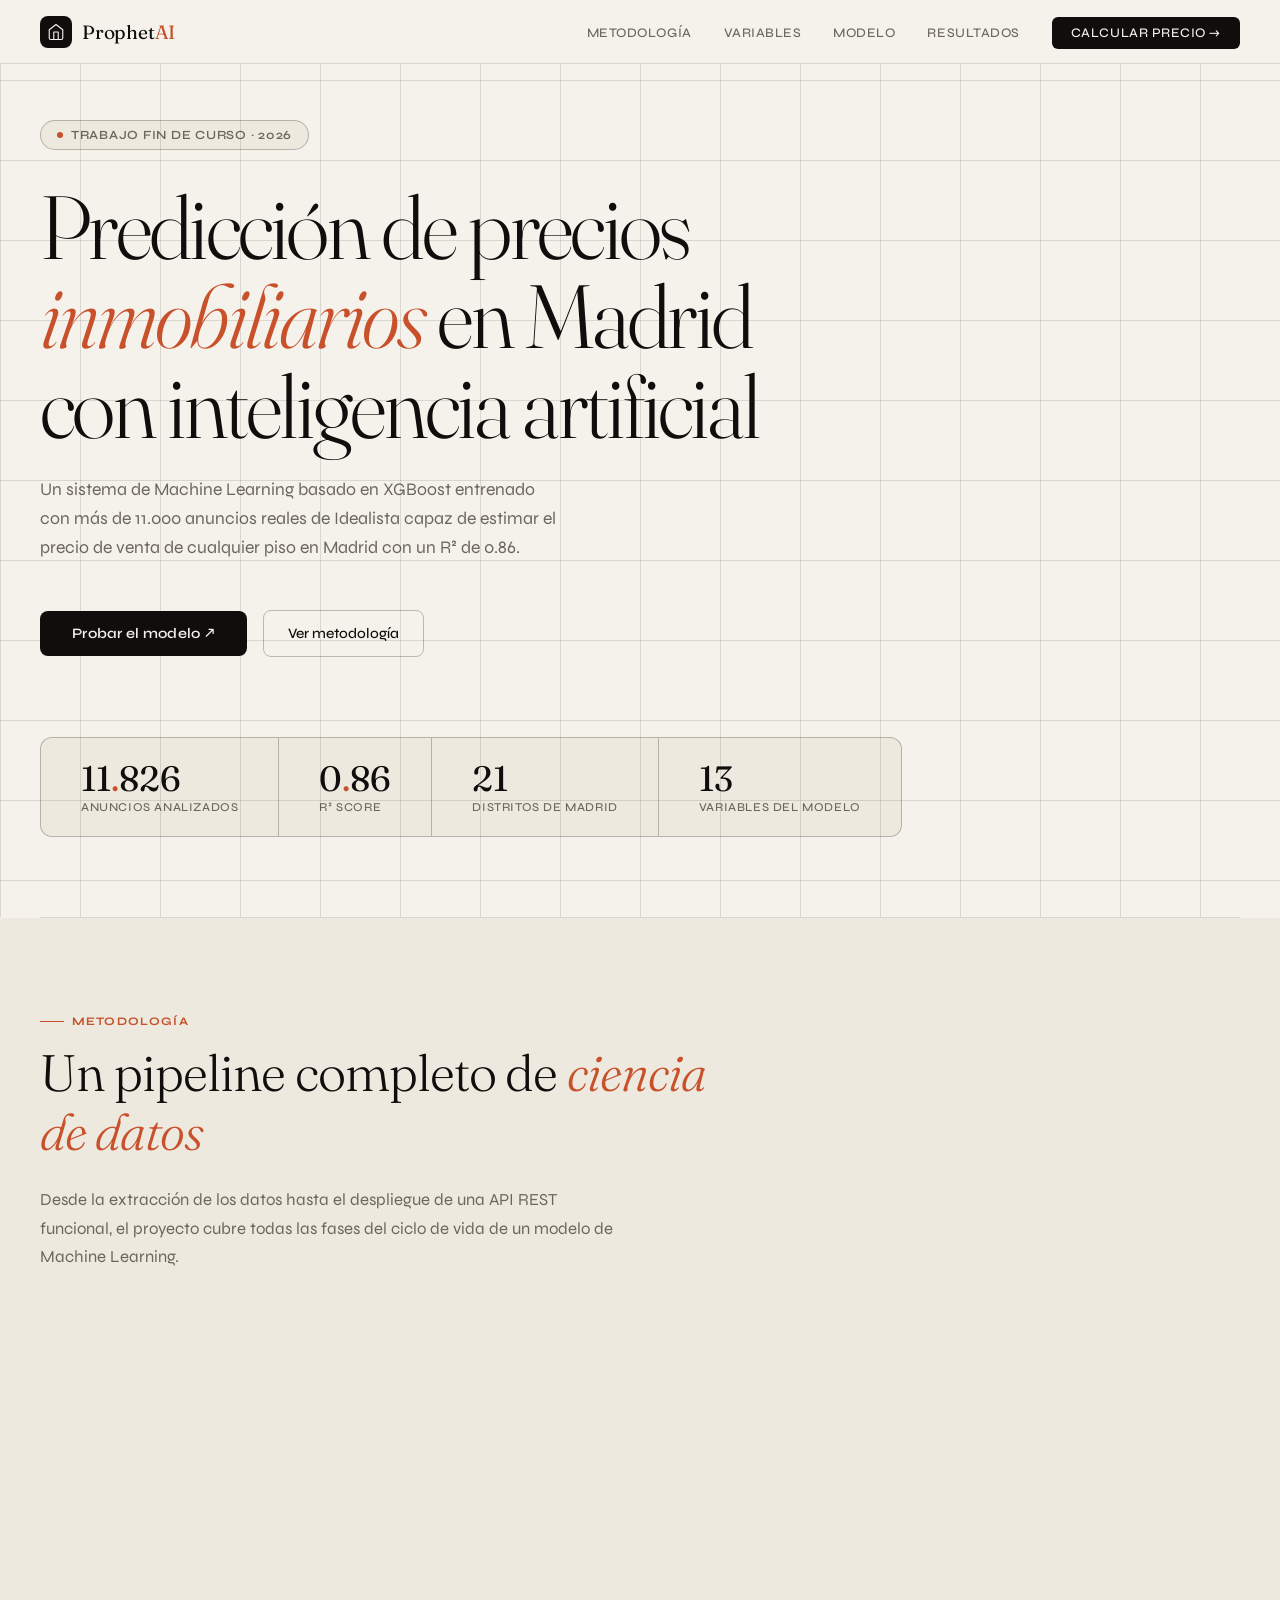
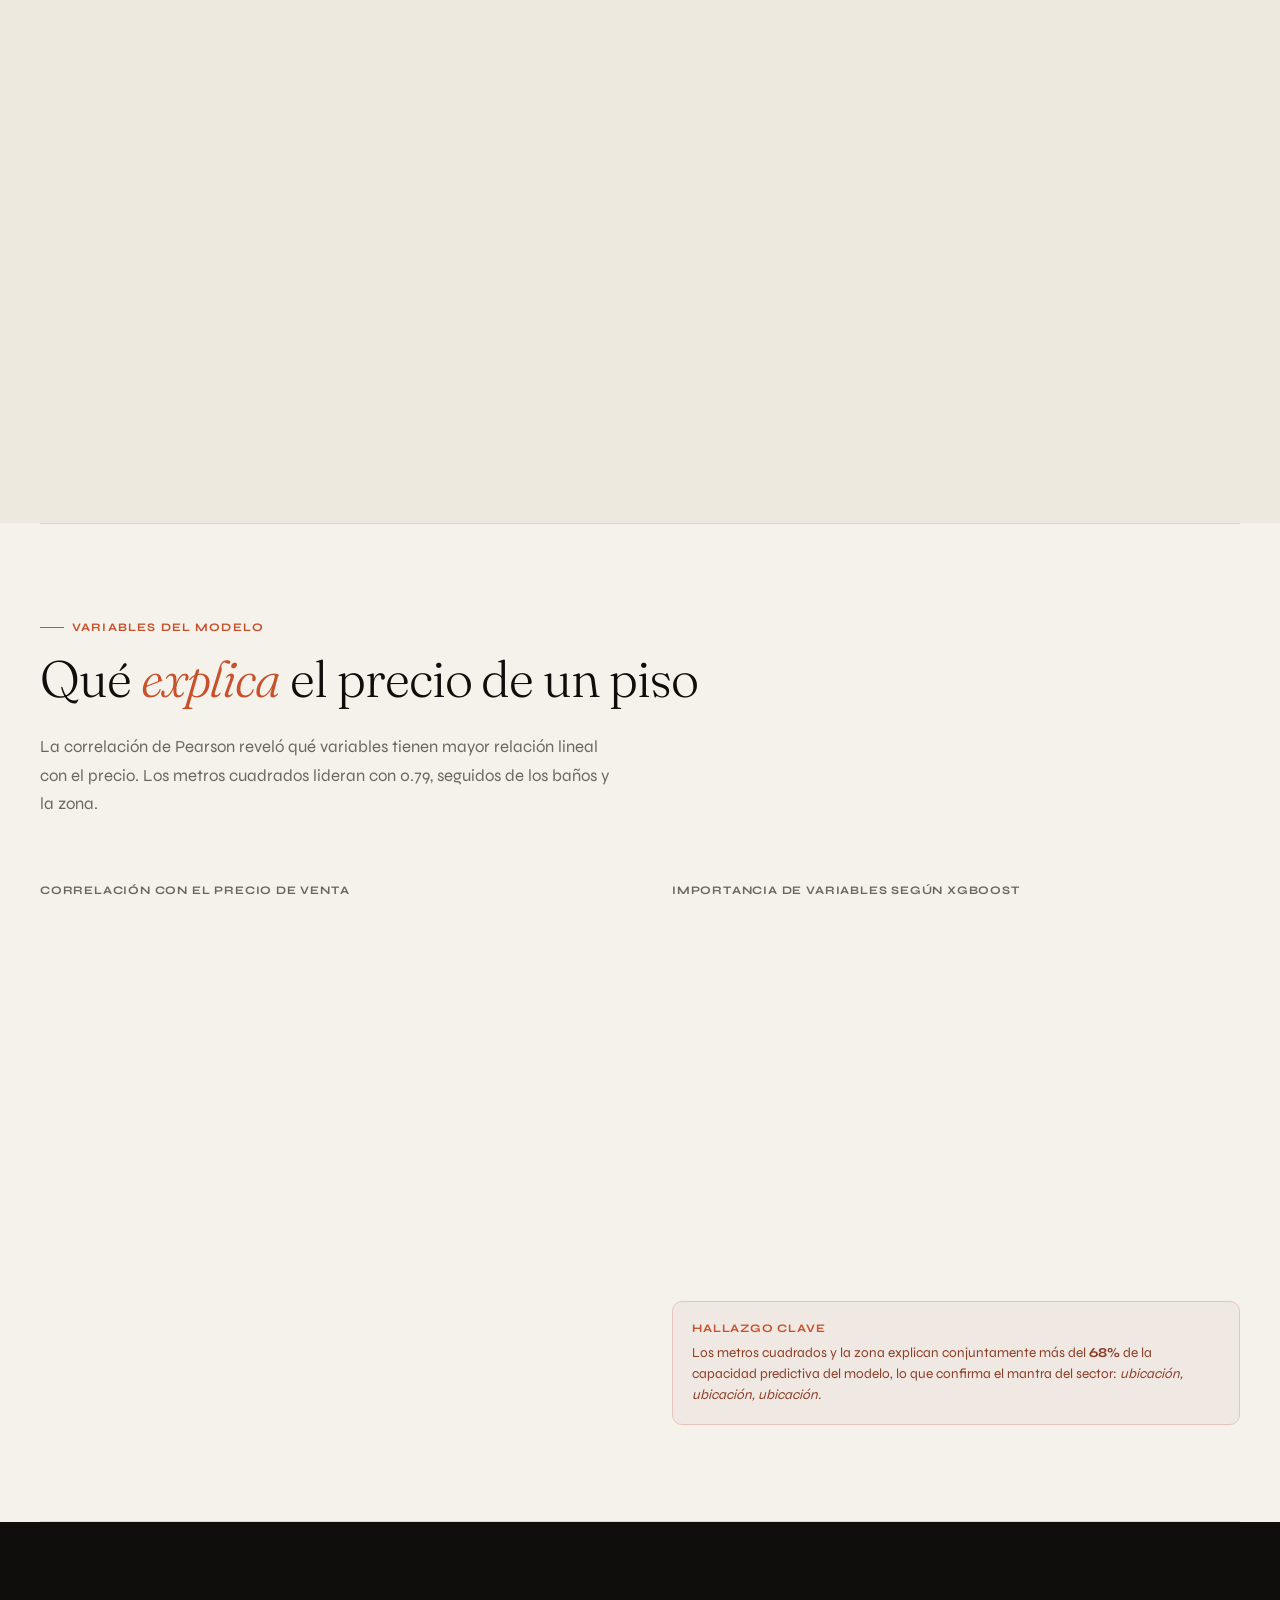
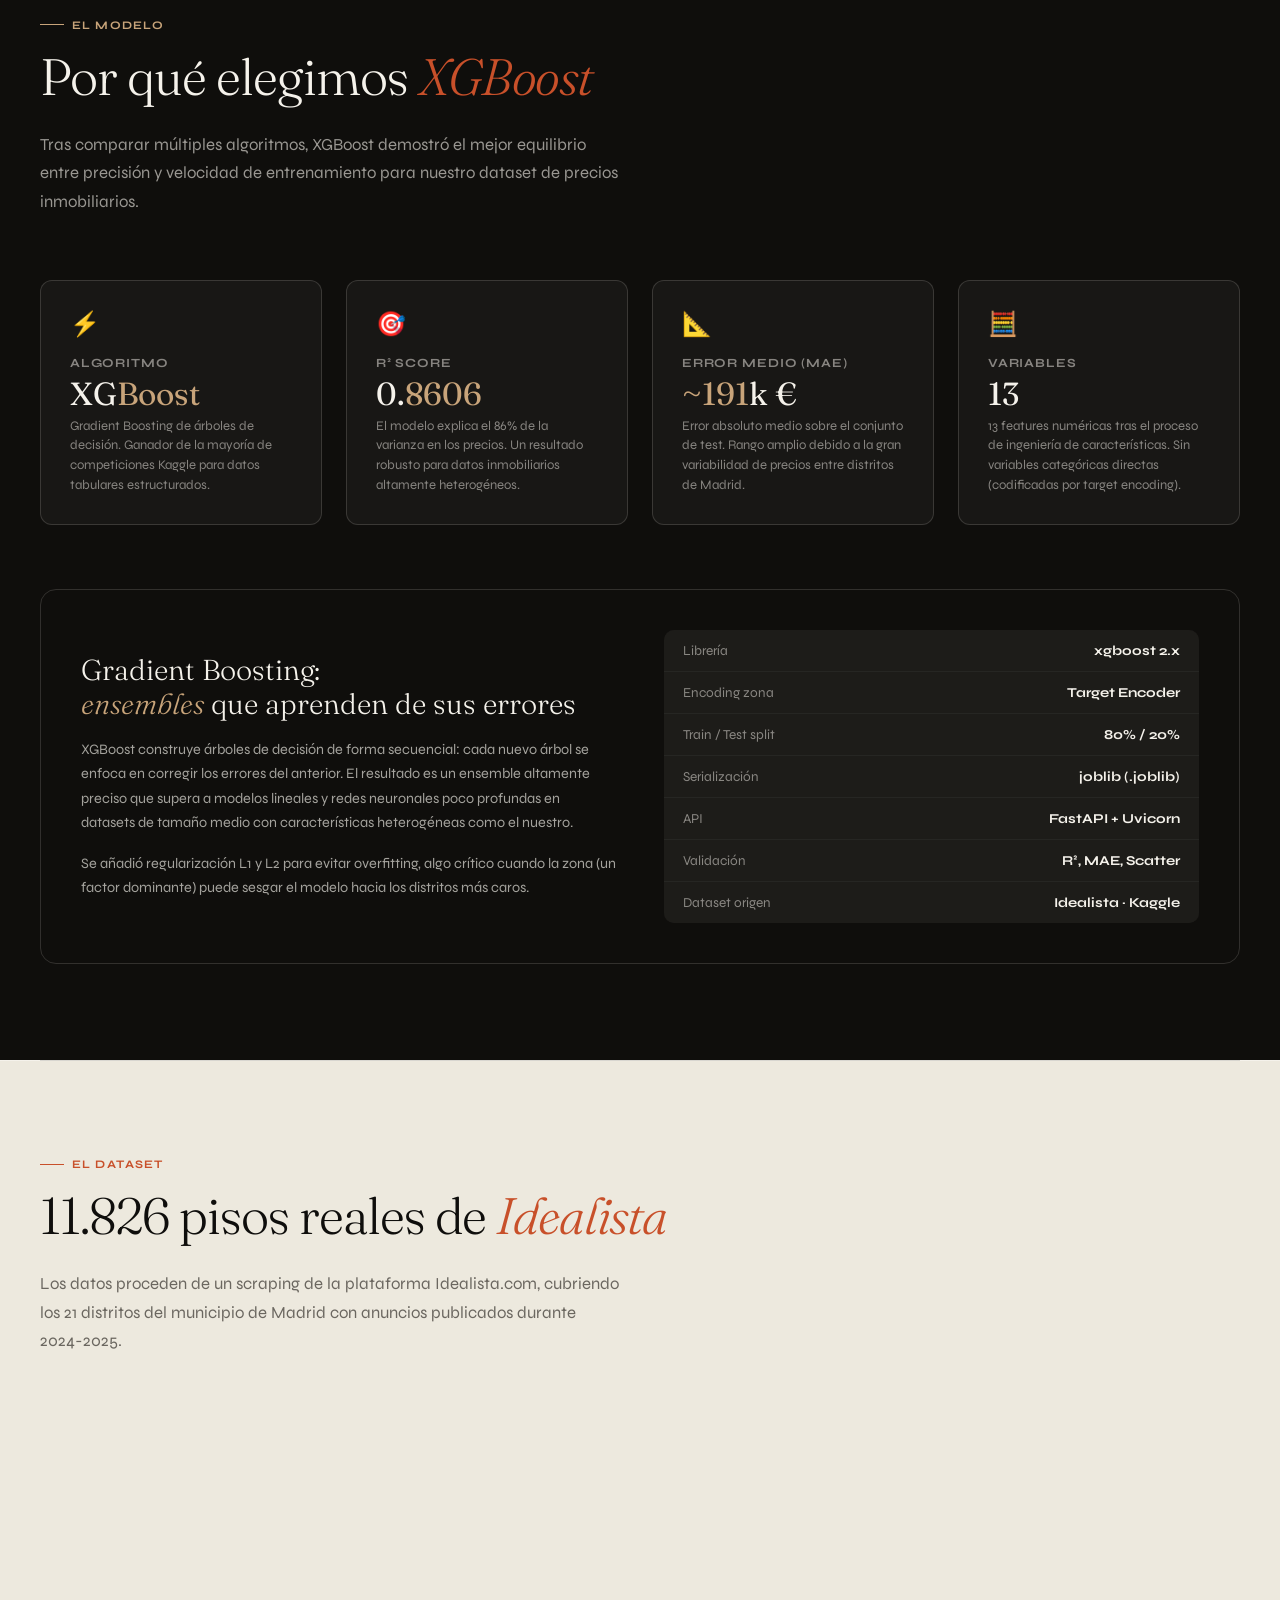
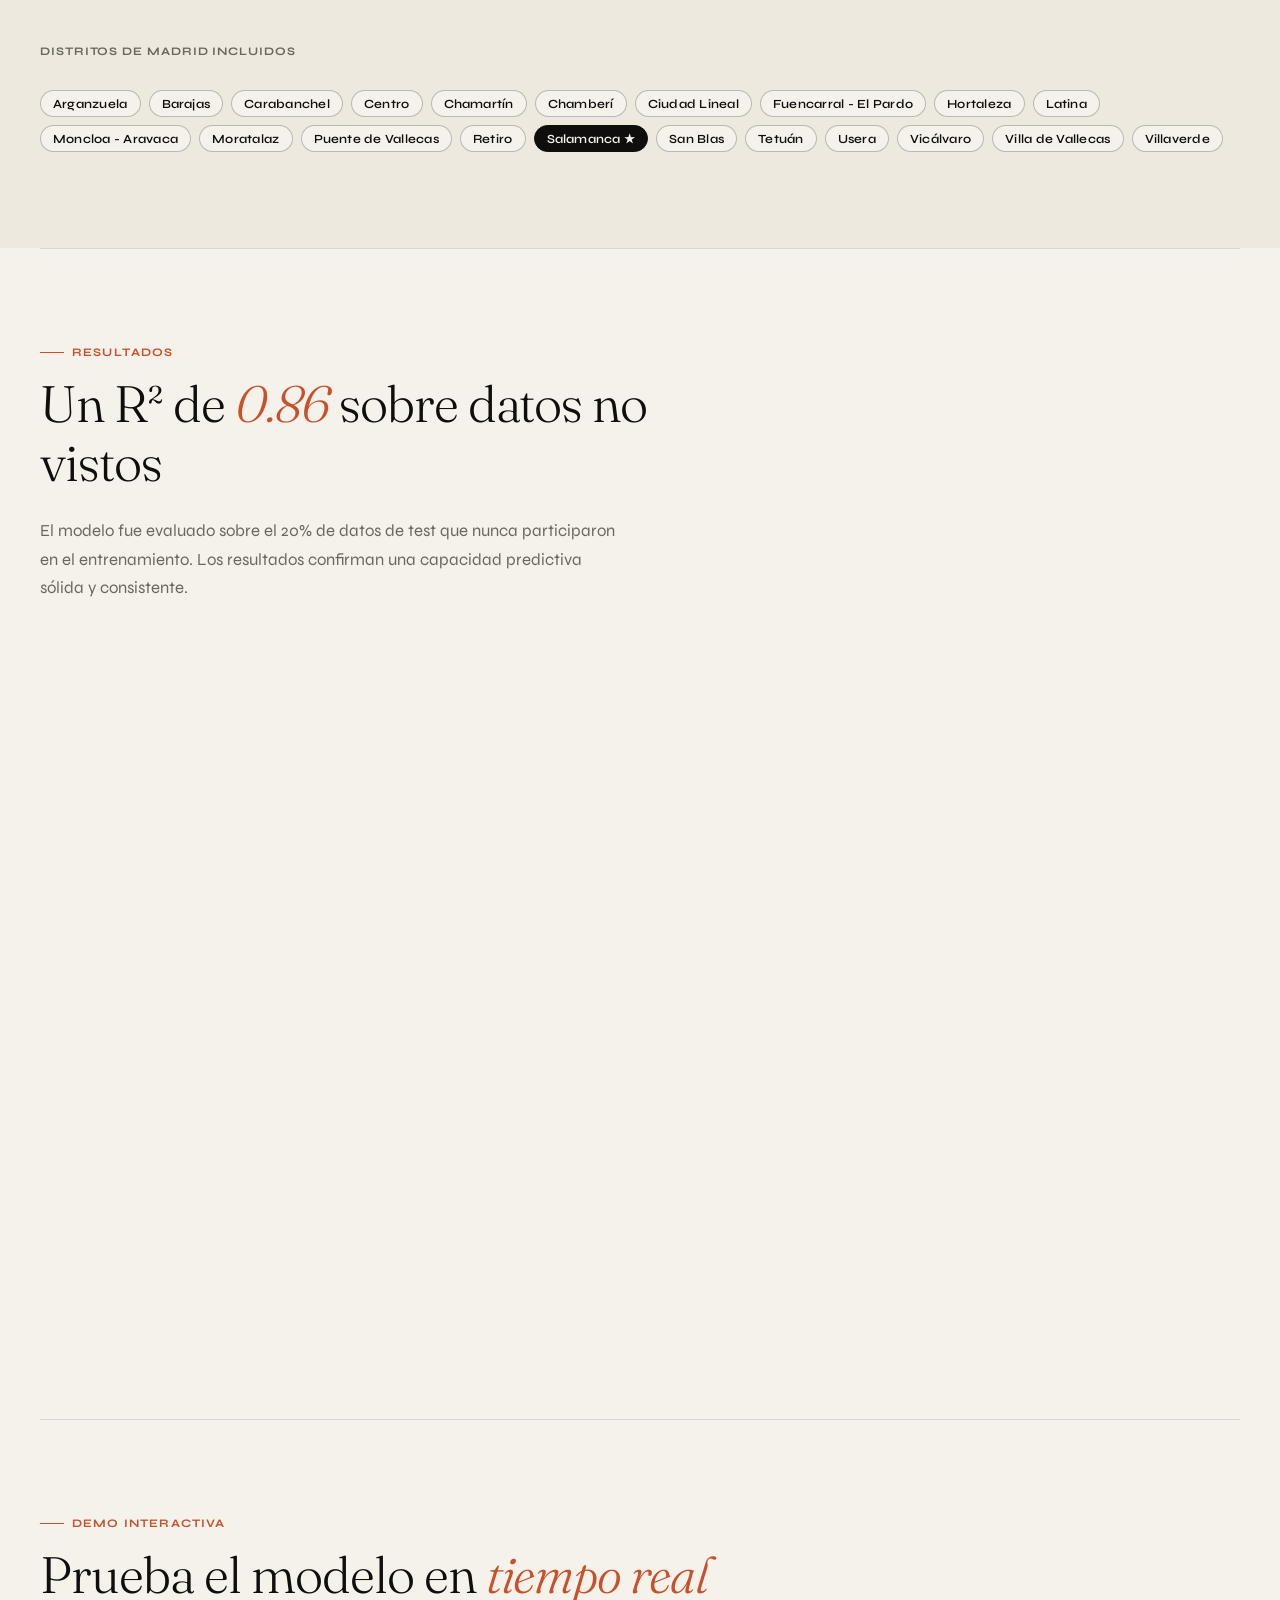
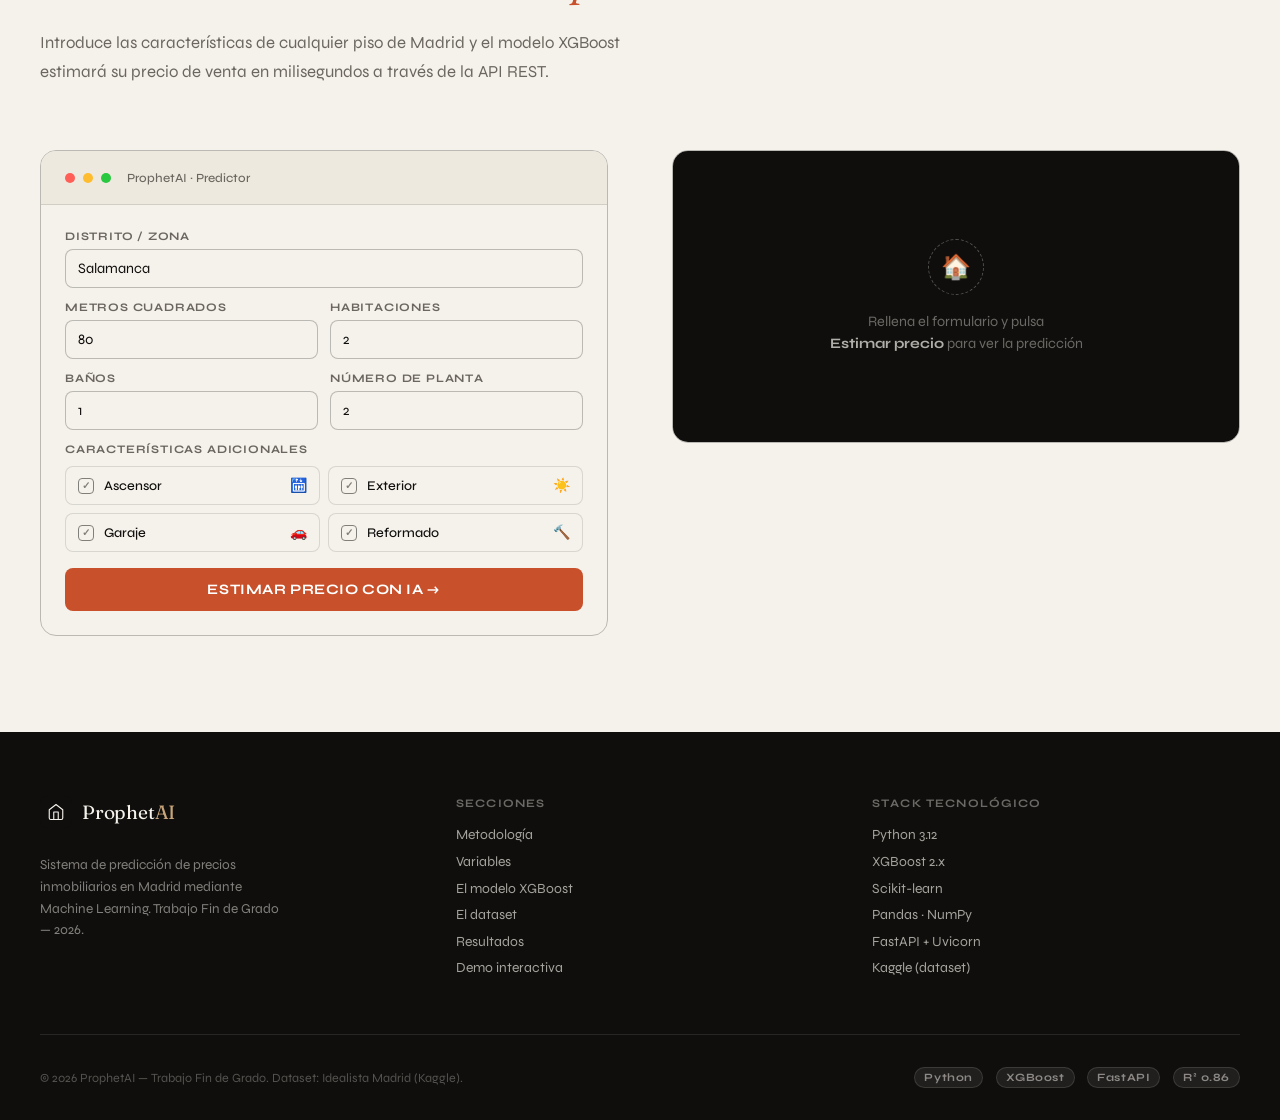
==== frontend/index.html @ 8780bc2b "cambio de estructura" ====
<!DOCTYPE html>
<html lang="es">

<head>
  <meta charset="UTF-8">
  <meta name="viewport" content="width=device-width, initial-scale=1.0">
  <title>ProphetAI — Predicción de Precios Inmobiliarios · Madrid</title>
  <link rel="preconnect" href="https://fonts.googleapis.com">
  <link rel="preconnect" href="https://fonts.gstatic.com" crossorigin>
  <link
    href="https://fonts.googleapis.com/css2?family=Fraunces:ital,wght@0,300;0,400;0,600;1,300;1,400&family=Syne:wght@400;500;600;700&display=swap"
    rel="stylesheet">
  <link rel="stylesheet" href="style.css">
  <link href="https://fonts.googleapis.com/css2?family=Fraunces:ital,opsz,wght@0,9..144,300;0,9..144,400;0,9..144,700;1,9..144,300&family=Syne:wght@400;500;600;700;800&display=swap" rel="stylesheet">
  <script src="script.js"></script>
</head>

<body>

  <!-- ══ NAV ══════════════════════════════════════════ -->
  <nav>
    <a href="#hero" class="nav-brand">
      <div class="nav-logo">
        <svg viewBox="0 0 24 24" fill="none" xmlns="http://www.w3.org/2000/svg">
          <path d="M3 9l9-7 9 7v11a2 2 0 01-2 2H5a2 2 0 01-2-2z" stroke="#f5f2eb" stroke-width="1.5"
            stroke-linecap="round" stroke-linejoin="round" />
          <path d="M9 22V12h6v10" stroke="#f5f2eb" stroke-width="1.5" stroke-linecap="round" stroke-linejoin="round" />
        </svg>
      </div>
      <span class="brand-name">Prophet<span>AI</span></span>
    </a>
    <ul class="nav-links">
      <li><a href="#metodologia">Metodología</a></li>
      <li><a href="#variables">Variables</a></li>
      <li><a href="#modelo">Modelo</a></li>
      <li><a href="#resultados">Resultados</a></li>
      <li><a href="#calculadora" class="nav-cta">Calcular precio →</a></li>
    </ul>
  </nav>

  <!-- ══ HERO ══════════════════════════════════════════ -->
  <section id="hero">
    <div class="hero-grid-lines"></div>
    <div class="hero-badge">
      <div class="badge-dot"></div>
      Trabajo Fin de Curso · 2026
    </div>
    <h1 class="hero-title">
      Predicción de precios<br><em>inmobiliarios</em> en Madrid<br>con inteligencia artificial
    </h1>
    <p class="hero-subtitle">
      Un sistema de Machine Learning basado en XGBoost entrenado con más de 11.000 anuncios reales de Idealista capaz de
      estimar el precio de venta de cualquier piso en Madrid con un R² de 0.86.
    </p>
    <div class="hero-actions">
      <a href="#calculadora" class="btn-primary">Probar el modelo ↗</a>
      <a href="#metodologia" class="btn-secondary">Ver metodología</a>
    </div>

    <div class="hero-stats">
      <div class="stat-item">
        <div class="stat-num">11<span>.</span>826</div>
        <div class="stat-label">Anuncios analizados</div>
      </div>
      <div class="stat-item">
        <div class="stat-num">0<span>.</span>86</div>
        <div class="stat-label">R² Score</div>
      </div>
      <div class="stat-item">
        <div class="stat-num">21</div>
        <div class="stat-label">Distritos de Madrid</div>
      </div>
      <div class="stat-item">
        <div class="stat-num">13</div>
        <div class="stat-label">Variables del modelo</div>
      </div>
    </div>
  </section>

  <div class="divider"></div>

  <!-- ══ METODOLOGÍA ═══════════════════════════════════ -->
  <section id="metodologia">
    <div class="section-label">Metodología</div>
    <h2 class="section-title">Un pipeline completo de <em>ciencia de datos</em></h2>
    <p class="section-desc">Desde la extracción de los datos hasta el despliegue de una API REST funcional, el proyecto
      cubre todas las fases del ciclo de vida de un modelo de Machine Learning.</p>

    <div class="pipeline fade-in">
      <div class="pipe-step">
        <div class="pipe-num">01</div>
        <div class="pipe-title">Scraping & Dataset</div>
        <div class="pipe-desc">Extracción de 11.826 anuncios de Idealista.com con datos de precio, localización,
          superficie, habitaciones, baños y características adicionales.</div>
        <span class="pipe-tag">Pandas · CSV</span>
      </div>
      <div class="pipe-step">
        <div class="pipe-num">02</div>
        <div class="pipe-title">Limpieza de datos</div>
        <div class="pipe-desc">Eliminación de duplicados, tratamiento de outliers (pisos con más de 10 habitaciones),
          imputación de valores nulos con la mediana y filtrado de precios inválidos.</div>
        <span class="pipe-tag">Numpy · Seaborn</span>
      </div>
      <div class="pipe-step">
        <div class="pipe-num">03</div>
        <div class="pipe-title">Feature Engineering</div>
        <div class="pipe-desc">Creación de 5 nuevas variables derivadas: zona_codificada (Target Encoding), extras desde
          texto libre (NLP), metros_por_hab y ratio_banos.</div>
        <span class="pipe-tag">Target Encoder</span>
      </div>
      <div class="pipe-step">
        <div class="pipe-num">04</div>
        <div class="pipe-title">Entrenamiento XGBoost</div>
        <div class="pipe-desc">Modelo de Gradient Boosting entrenado con división 80/20 train-test. Selección del
          algoritmo tras comparativa frente a Random Forest y regresión lineal.</div>
        <span class="pipe-tag">XGBoost · Sklearn</span>
      </div>
      <div class="pipe-step">
        <div class="pipe-num">05</div>
        <div class="pipe-title">Evaluación</div>
        <div class="pipe-desc">Evaluación con R² Score, MAE y análisis de importancia de variables. Gráfico de
          dispersión precios reales vs. predicciones para validación visual.</div>
        <span class="pipe-tag">Sklearn Metrics</span>
      </div>
      <div class="pipe-step">
        <div class="pipe-num">06</div>
        <div class="pipe-title">API & Despliegue</div>
        <div class="pipe-desc">Serialización del modelo con joblib y exposición mediante una API REST construida con
          FastAPI + Uvicorn. Frontend en HTML/CSS/JS puro.</div>
        <span class="pipe-tag">FastAPI · Joblib</span>
      </div>
    </div>
  </section>

  <div class="divider"></div>

  <!-- ══ VARIABLES ═════════════════════════════════════ -->
  <section id="variables">
    <div class="section-label">Variables del modelo</div>
    <h2 class="section-title">Qué <em>explica</em> el precio de un piso</h2>
    <p class="section-desc">La correlación de Pearson reveló qué variables tienen mayor relación lineal con el precio.
      Los metros cuadrados lideran con 0.79, seguidos de los baños y la zona.</p>

    <div class="vars-layout">
      <div>
        <div
          style="font-size: 0.72rem; font-weight: 700; letter-spacing: 0.07em; text-transform: uppercase; color: var(--muted); margin-bottom: 1rem;">
          Correlación con el precio de venta</div>
        <div class="corr-table fade-in">
          <div class="corr-row">
            <span class="corr-var">metros</span>
            <div class="corr-bar-wrap">
              <div class="corr-bar" style="width: 79%"></div>
            </div>
            <span class="corr-val">0.79</span>
          </div>
          <div class="corr-row">
            <span class="corr-var">baños</span>
            <div class="corr-bar-wrap">
              <div class="corr-bar" style="width: 70%"></div>
            </div>
            <span class="corr-val">0.70</span>
          </div>
          <div class="corr-row">
            <span class="corr-var">zona_codificada</span>
            <div class="corr-bar-wrap">
              <div class="corr-bar" style="width: 58%"></div>
            </div>
            <span class="corr-val">0.58</span>
          </div>
          <div class="corr-row">
            <span class="corr-var">habitaciones</span>
            <div class="corr-bar-wrap">
              <div class="corr-bar" style="width: 43%"></div>
            </div>
            <span class="corr-val">0.43</span>
          </div>
          <div class="corr-row">
            <span class="corr-var">ascensor_S</span>
            <div class="corr-bar-wrap">
              <div class="corr-bar" style="width: 28%"></div>
            </div>
            <span class="corr-val">0.28</span>
          </div>
          <div class="corr-row">
            <span class="corr-var">planta_num</span>
            <div class="corr-bar-wrap">
              <div class="corr-bar" style="width: 21%"></div>
            </div>
            <span class="corr-val">0.21</span>
          </div>
          <div class="corr-row">
            <span class="corr-var">es_exterior</span>
            <div class="corr-bar-wrap">
              <div class="corr-bar" style="width: 14%"></div>
            </div>
            <span class="corr-val">0.14</span>
          </div>
          <div class="corr-row">
            <span class="corr-var">extra_terraza</span>
            <div class="corr-bar-wrap">
              <div class="corr-bar" style="width: 2%"></div>
            </div>
            <span class="corr-val">0.02</span>
          </div>
        </div>
      </div>
      <div>
        <div
          style="font-size: 0.72rem; font-weight: 700; letter-spacing: 0.07em; text-transform: uppercase; color: var(--muted); margin-bottom: 1rem;">
          Importancia de variables según XGBoost</div>
        <div class="importance-chart fade-in">
          <div class="imp-header">Feature importance del modelo entrenado</div>
          <div class="imp-row">
            <span class="imp-var">metros</span>
            <div class="imp-bar-wrap">
              <div class="imp-bar" style="width: 100%"></div>
            </div>
            <span class="imp-pct">48.82%</span>
          </div>
          <div class="imp-row">
            <span class="imp-var">zona_codificada</span>
            <div class="imp-bar-wrap">
              <div class="imp-bar" style="width: 40%"></div>
            </div>
            <span class="imp-pct">19.31%</span>
          </div>
          <div class="imp-row">
            <span class="imp-var">metros_por_hab</span>
            <div class="imp-bar-wrap">
              <div class="imp-bar" style="width: 12%"></div>
            </div>
            <span class="imp-pct">5.68%</span>
          </div>
          <div class="imp-row">
            <span class="imp-var">ascensor_S</span>
            <div class="imp-bar-wrap">
              <div class="imp-bar" style="width: 9%"></div>
            </div>
            <span class="imp-pct">4.37%</span>
          </div>
          <div class="imp-row">
            <span class="imp-var">planta_num</span>
            <div class="imp-bar-wrap">
              <div class="imp-bar" style="width: 8%"></div>
            </div>
            <span class="imp-pct">3.78%</span>
          </div>
          <div class="imp-row">
            <span class="imp-var">es_exterior</span>
            <div class="imp-bar-wrap">
              <div class="imp-bar" style="width: 6%"></div>
            </div>
            <span class="imp-pct">3.13%</span>
          </div>
          <div class="imp-row">
            <span class="imp-var">ratio_banos</span>
            <div class="imp-bar-wrap">
              <div class="imp-bar" style="width: 5%"></div>
            </div>
            <span class="imp-pct">2.91%</span>
          </div>
          <div class="imp-row">
            <span class="imp-var">habitaciones</span>
            <div class="imp-bar-wrap">
              <div class="imp-bar" style="width: 5%"></div>
            </div>
            <span class="imp-pct">2.65%</span>
          </div>
        </div>

        <div
          style="margin-top: 1.5rem; padding: 1.2rem; background: var(--accent-light); border-radius: 10px; border: 1px solid #e8c5bc;">
          <div
            style="font-size: 0.72rem; font-weight: 700; text-transform: uppercase; letter-spacing: 0.07em; color: var(--accent); margin-bottom: 0.4rem;">
            Hallazgo clave</div>
          <p style="font-size: 0.85rem; color: #8b3d25; line-height: 1.55;">Los metros cuadrados y la zona explican
            conjuntamente más del <strong>68%</strong> de la capacidad predictiva del modelo, lo que confirma el mantra
            del sector: <em>ubicación, ubicación, ubicación.</em></p>
        </div>
      </div>
    </div>
  </section>

  <div class="divider"></div>

  <!-- ══ MODELO ════════════════════════════════════════ -->
  <section id="modelo">
    <div class="section-label">El modelo</div>
    <h2 class="section-title">Por qué elegimos <em>XGBoost</em></h2>
    <p class="section-desc">Tras comparar múltiples algoritmos, XGBoost demostró el mejor equilibrio entre precisión y
      velocidad de entrenamiento para nuestro dataset de precios inmobiliarios.</p>

    <div class="model-grid">
      <div class="model-card">
        <div class="model-card-icon">⚡</div>
        <div class="model-card-title">Algoritmo</div>
        <div class="model-card-value">XG<span class="accent">Boost</span></div>
        <div class="model-card-desc">Gradient Boosting de árboles de decisión. Ganador de la mayoría de competiciones
          Kaggle para datos tabulares estructurados.</div>
      </div>
      <div class="model-card">
        <div class="model-card-icon">🎯</div>
        <div class="model-card-title">R² Score</div>
        <div class="model-card-value">0.<span class="accent">8606</span></div>
        <div class="model-card-desc">El modelo explica el 86% de la varianza en los precios. Un resultado robusto para
          datos inmobiliarios altamente heterogéneos.</div>
      </div>
      <div class="model-card">
        <div class="model-card-icon">📐</div>
        <div class="model-card-title">Error medio (MAE)</div>
        <div class="model-card-value"><span class="accent">~191</span>k €</div>
        <div class="model-card-desc">Error absoluto medio sobre el conjunto de test. Rango amplio debido a la gran
          variabilidad de precios entre distritos de Madrid.</div>
      </div>
      <div class="model-card">
        <div class="model-card-icon">🧮</div>
        <div class="model-card-title">Variables</div>
        <div class="model-card-value">13</div>
        <div class="model-card-desc">13 features numéricas tras el proceso de ingeniería de características. Sin
          variables categóricas directas (codificadas por target encoding).</div>
      </div>
    </div>

    <div class="xgb-highlight">
      <div>
        <h3 class="xgb-title">Gradient Boosting:<br><em>ensembles</em> que aprenden de sus errores</h3>
        <p class="xgb-desc">XGBoost construye árboles de decisión de forma secuencial: cada nuevo árbol se enfoca en
          corregir los errores del anterior. El resultado es un ensemble altamente preciso que supera a modelos lineales
          y redes neuronales poco profundas en datasets de tamaño medio con características heterogéneas como el
          nuestro.</p>
        <p class="xgb-desc" style="margin-top: 1rem;">Se añadió regularización L1 y L2 para evitar overfitting, algo
          crítico cuando la zona (un factor dominante) puede sesgar el modelo hacia los distritos más caros.</p>
      </div>
      <div>
        <div class="xgb-params">
          <div class="xgb-param">
            <span class="xgb-param-key">Librería</span>
            <span class="xgb-param-val">xgboost 2.x</span>
          </div>
          <div class="xgb-param">
            <span class="xgb-param-key">Encoding zona</span>
            <span class="xgb-param-val">Target Encoder</span>
          </div>
          <div class="xgb-param">
            <span class="xgb-param-key">Train / Test split</span>
            <span class="xgb-param-val">80% / 20%</span>
          </div>
          <div class="xgb-param">
            <span class="xgb-param-key">Serialización</span>
            <span class="xgb-param-val">joblib (.joblib)</span>
          </div>
          <div class="xgb-param">
            <span class="xgb-param-key">API</span>
            <span class="xgb-param-val">FastAPI + Uvicorn</span>
          </div>
          <div class="xgb-param">
            <span class="xgb-param-key">Validación</span>
            <span class="xgb-param-val">R², MAE, Scatter</span>
          </div>
          <div class="xgb-param">
            <span class="xgb-param-key">Dataset origen</span>
            <span class="xgb-param-val">Idealista · Kaggle</span>
          </div>
        </div>
      </div>
    </div>
  </section>

  <div class="divider"></div>

  <!-- ══ DATOS ════════════════════════════════════════ -->
  <section id="datos">
    <div class="section-label">El dataset</div>
    <h2 class="section-title">11.826 pisos reales de <em>Idealista</em></h2>
    <p class="section-desc">Los datos proceden de un scraping de la plataforma Idealista.com, cubriendo los 21 distritos
      del municipio de Madrid con anuncios publicados durante 2024-2025.</p>

    <div class="data-cards">
      <div class="data-card fade-in">
        <div class="data-card-num">11<span>.</span>826</div>
        <div class="data-card-label">Anuncios totales</div>
        <div class="data-card-sub">Tras limpieza y eliminación de duplicados por zona, planta, habitaciones y precio.
        </div>
      </div>
      <div class="data-card fade-in">
        <div class="data-card-num">8<span>.</span>511</div>
        <div class="data-card-label">Train set</div>
        <div class="data-card-sub">El 80% de los datos se usó para entrenar el modelo XGBoost.</div>
      </div>
      <div class="data-card fade-in">
        <div class="data-card-num">2<span>.</span>128</div>
        <div class="data-card-label">Test set</div>
        <div class="data-card-sub">El 20% restante, nunca visto por el modelo, se usó para evaluar la precisión.</div>
      </div>
      <div class="data-card fade-in">
        <div class="data-card-num">14</div>
        <div class="data-card-label">Columnas originales</div>
        <div class="data-card-sub">Zona, precio, metros, habitaciones, ascensor, planta, baños, tags, descripción…</div>
      </div>
    </div>

    <div style="margin-top: 2.5rem;">
      <div
        style="font-size: 0.72rem; font-weight: 700; letter-spacing: 0.08em; text-transform: uppercase; color: var(--muted); margin-bottom: 0.8rem;">
        Distritos de Madrid incluidos</div>
      <div class="zonas-grid">
        <span class="zona-tag">Arganzuela</span>
        <span class="zona-tag">Barajas</span>
        <span class="zona-tag">Carabanchel</span>
        <span class="zona-tag">Centro</span>
        <span class="zona-tag">Chamartín</span>
        <span class="zona-tag">Chamberí</span>
        <span class="zona-tag">Ciudad Lineal</span>
        <span class="zona-tag">Fuencarral - El Pardo</span>
        <span class="zona-tag">Hortaleza</span>
        <span class="zona-tag">Latina</span>
        <span class="zona-tag">Moncloa - Aravaca</span>
        <span class="zona-tag">Moratalaz</span>
        <span class="zona-tag">Puente de Vallecas</span>
        <span class="zona-tag">Retiro</span>
        <span class="zona-tag" style="background: var(--ink); color: var(--paper); border-color: var(--ink);">Salamanca
          ★</span>
        <span class="zona-tag">San Blas</span>
        <span class="zona-tag">Tetuán</span>
        <span class="zona-tag">Usera</span>
        <span class="zona-tag">Vicálvaro</span>
        <span class="zona-tag">Villa de Vallecas</span>
        <span class="zona-tag">Villaverde</span>
      </div>
    </div>
  </section>

  <div class="divider"></div>

  <!-- ══ RESULTADOS ════════════════════════════════════ -->
  <section id="resultados">
    <div class="section-label">Resultados</div>
    <h2 class="section-title">Un R² de <em>0.86</em> sobre datos no vistos</h2>
    <p class="section-desc">El modelo fue evaluado sobre el 20% de datos de test que nunca participaron en el
      entrenamiento. Los resultados confirman una capacidad predictiva sólida y consistente.</p>

    <div class="metrics-showcase fade-in">
      <div class="metric-block">
        <div class="metric-val">0.<span>86</span></div>
        <div class="metric-name">R² Score</div>
        <div class="metric-note">El modelo explica el 86% de la varianza del precio. Excelente para datos inmobiliarios
          heterogéneos.</div>
      </div>
      <div class="metric-block">
        <div class="metric-val">~<span>191</span>k</div>
        <div class="metric-name">Error medio (MAE)</div>
        <div class="metric-note">Error absoluto medio en euros. Refleja la alta dispersión de precios entre distritos
          premium y populares.</div>
      </div>
      <div class="metric-block">
        <div class="metric-val"><span>80</span>%</div>
        <div class="metric-name">Divisón train/test</div>
        <div class="metric-note">Partición estratificada para garantizar representación de todos los distritos en ambos
          conjuntos.</div>
      </div>
    </div>

    <div class="scatter-visual fade-in">
      <div class="scatter-title">Precios reales vs. predicciones XGBoost — conjunto de test</div>
      <svg class="scatter-svg" viewBox="0 0 700 260" xmlns="http://www.w3.org/2000/svg">
        <!-- Axes -->
        <line x1="60" y1="20" x2="60" y2="220" stroke="#0f0e0c" stroke-width="1" opacity="0.2" />
        <line x1="60" y1="220" x2="680" y2="220" stroke="#0f0e0c" stroke-width="1" opacity="0.2" />
        <!-- Perfect line -->
        <line x1="60" y1="220" x2="680" y2="20" stroke="#c8502a" stroke-width="1.5" stroke-dasharray="6,4"
          opacity="0.6" />
        <!-- Grid lines -->
        <line x1="60" y1="170" x2="680" y2="170" stroke="#0f0e0c" stroke-width="0.5" opacity="0.08" />
        <line x1="60" y1="120" x2="680" y2="120" stroke="#0f0e0c" stroke-width="0.5" opacity="0.08" />
        <line x1="60" y1="70" x2="680" y2="70" stroke="#0f0e0c" stroke-width="0.5" opacity="0.08" />
        <!-- Axis labels -->
        <text x="370" y="250" text-anchor="middle" font-family="Syne, sans-serif" font-size="10" fill="#6b6760">Precio
          Real (€)</text>
        <text x="20" y="130" text-anchor="middle" font-family="Syne, sans-serif" font-size="10" fill="#6b6760"
          transform="rotate(-90, 20, 130)">Predicción XGBoost (€)</text>
        <!-- Scatter points - simulated realistic distribution around the diagonal -->
        <circle cx="90" cy="200" r="3" fill="#0f0e0c" opacity="0.35" />
        <circle cx="105" cy="195" r="3" fill="#0f0e0c" opacity="0.35" />
        <circle cx="120" cy="185" r="3" fill="#0f0e0c" opacity="0.35" />
        <circle cx="135" cy="175" r="3" fill="#0f0e0c" opacity="0.35" />
        <circle cx="150" cy="190" r="3" fill="#0f0e0c" opacity="0.35" />
        <circle cx="165" cy="170" r="3" fill="#0f0e0c" opacity="0.35" />
        <circle cx="180" cy="165" r="3" fill="#0f0e0c" opacity="0.35" />
        <circle cx="195" cy="158" r="3" fill="#0f0e0c" opacity="0.35" />
        <circle cx="210" cy="152" r="3" fill="#0f0e0c" opacity="0.35" />
        <circle cx="225" cy="165" r="3" fill="#0f0e0c" opacity="0.35" />
        <circle cx="240" cy="148" r="3" fill="#0f0e0c" opacity="0.35" />
        <circle cx="255" cy="140" r="3" fill="#0f0e0c" opacity="0.35" />
        <circle cx="270" cy="135" r="3" fill="#0f0e0c" opacity="0.35" />
        <circle cx="285" cy="130" r="3" fill="#0f0e0c" opacity="0.35" />
        <circle cx="300" cy="145" r="3" fill="#0f0e0c" opacity="0.35" />
        <circle cx="315" cy="118" r="3" fill="#0f0e0c" opacity="0.35" />
        <circle cx="330" cy="112" r="3" fill="#0f0e0c" opacity="0.35" />
        <circle cx="345" cy="125" r="3" fill="#0f0e0c" opacity="0.35" />
        <circle cx="360" cy="105" r="3" fill="#0f0e0c" opacity="0.35" />
        <circle cx="375" cy="98" r="3" fill="#0f0e0c" opacity="0.35" />
        <circle cx="390" cy="92" r="3" fill="#0f0e0c" opacity="0.35" />
        <circle cx="405" cy="110" r="3" fill="#0f0e0c" opacity="0.35" />
        <circle cx="420" cy="85" r="3" fill="#0f0e0c" opacity="0.35" />
        <circle cx="435" cy="78" r="3" fill="#0f0e0c" opacity="0.35" />
        <circle cx="450" cy="72" r="3" fill="#0f0e0c" opacity="0.35" />
        <circle cx="465" cy="90" r="3" fill="#0f0e0c" opacity="0.35" />
        <circle cx="480" cy="60" r="3" fill="#0f0e0c" opacity="0.35" />
        <circle cx="495" cy="55" r="3" fill="#0f0e0c" opacity="0.35" />
        <circle cx="510" cy="48" r="3" fill="#0f0e0c" opacity="0.35" />
        <circle cx="525" cy="68" r="3" fill="#0f0e0c" opacity="0.35" />
        <circle cx="540" cy="40" r="3" fill="#0f0e0c" opacity="0.35" />
        <circle cx="555" cy="35" r="3" fill="#0f0e0c" opacity="0.35" />
        <circle cx="570" cy="52" r="3" fill="#0f0e0c" opacity="0.35" />
        <circle cx="585" cy="28" r="3" fill="#0f0e0c" opacity="0.35" />
        <circle cx="600" cy="24" r="3" fill="#0f0e0c" opacity="0.35" />
        <circle cx="615" cy="42" r="3" fill="#0f0e0c" opacity="0.35" />
        <circle cx="630" cy="18" r="3" fill="#0f0e0c" opacity="0.35" />
        <!-- A few outlier points in accent -->
        <circle cx="200" cy="100" r="3" fill="#c8502a" opacity="0.6" />
        <circle cx="350" cy="68" r="3" fill="#c8502a" opacity="0.6" />
        <circle cx="490" cy="30" r="3" fill="#c8502a" opacity="0.6" />
        <circle cx="280" cy="180" r="3" fill="#c8502a" opacity="0.6" />
        <!-- Legend -->
        <line x1="430" y1="240" x2="455" y2="240" stroke="#c8502a" stroke-width="1.5" stroke-dasharray="4,3" />
        <text x="460" y="243" font-family="Syne, sans-serif" font-size="9" fill="#6b6760">Predicción perfecta</text>
        <circle cx="565" cy="240" r="3" fill="#0f0e0c" opacity="0.4" />
        <text x="573" y="243" font-family="Syne, sans-serif" font-size="9" fill="#6b6760">Muestra test</text>
        <circle cx="630" cy="240" r="3" fill="#c8502a" opacity="0.7" />
        <text x="638" y="243" font-family="Syne, sans-serif" font-size="9" fill="#6b6760">Outlier</text>
      </svg>
    </div>
  </section>

  <div class="divider"></div>

  <!-- ══ CALCULADORA ═══════════════════════════════════ -->
  <section id="calculadora">
    <div class="section-label">Demo interactiva</div>
    <h2 class="section-title">Prueba el modelo en <em>tiempo real</em></h2>
    <p class="section-desc">Introduce las características de cualquier piso de Madrid y el modelo XGBoost estimará su
      precio de venta en milisegundos a través de la API REST.</p>

    <div class="calc-wrapper">
      <!-- Form -->
      <div>
        <div class="calc-form-card">
          <div class="calc-form-header">
            <div class="form-dot dot-red"></div>
            <div class="form-dot dot-yellow"></div>
            <div class="form-dot dot-green"></div>
            <span style="font-size: 0.78rem; color: var(--muted); margin-left: 8px; font-weight: 500;">ProphetAI ·
              Predictor</span>
          </div>
          <div class="calc-form-body">
            <div class="form-grid">
              <div class="form-field full">
                <label class="form-label">Distrito / Zona</label>
                <select id="zona" class="form-input">
                  <option value="arganzuela">Arganzuela</option>
                  <option value="barajas">Barajas</option>
                  <option value="carabanchel">Carabanchel</option>
                  <option value="centro">Centro</option>
                  <option value="chamartin">Chamartín</option>
                  <option value="chamberi">Chamberí</option>
                  <option value="ciudad-lineal">Ciudad Lineal</option>
                  <option value="fuencarral-el-pardo">Fuencarral - El Pardo</option>
                  <option value="hortaleza">Hortaleza</option>
                  <option value="latina">Latina</option>
                  <option value="moncloa-aravaca">Moncloa - Aravaca</option>
                  <option value="moratalaz">Moratalaz</option>
                  <option value="puente-de-vallecas">Puente de Vallecas</option>
                  <option value="retiro">Retiro</option>
                  <option value="salamanca" selected>Salamanca</option>
                  <option value="san-blas">San Blas</option>
                  <option value="tetuan">Tetuán</option>
                  <option value="usera">Usera</option>
                  <option value="vicalvaro">Vicálvaro</option>
                  <option value="villa-de-vallecas">Villa de Vallecas</option>
                  <option value="villaverde">Villaverde</option>
                </select>
              </div>
              <div class="form-field">
                <label class="form-label">Metros cuadrados</label>
                <input type="number" id="metros" value="80" min="20" max="500" class="form-input">
              </div>
              <div class="form-field">
                <label class="form-label">Habitaciones</label>
                <input type="number" id="habitaciones" value="2" min="1" max="9" class="form-input">
              </div>
              <div class="form-field">
                <label class="form-label">Baños</label>
                <input type="number" id="banos" value="1" min="1" max="5" class="form-input">
              </div>
              <div class="form-field">
                <label class="form-label">Número de planta</label>
                <input type="number" id="planta" value="2" min="0" max="30" class="form-input">
              </div>
            </div>

            <div
              style="font-size: 0.72rem; font-weight: 700; letter-spacing: 0.07em; text-transform: uppercase; color: var(--muted); margin-bottom: 10px;">
              Características adicionales</div>
            <div class="toggles-wrap">
              <div class="toggle-card" data-id="ascensor">
                <div class="toggle-cb">✓</div>
                <span class="toggle-text">Ascensor</span>
                <span class="toggle-icon" style="font-size: 14px;">🛗</span>
              </div>
              <div class="toggle-card" data-id="exterior">
                <div class="toggle-cb">✓</div>
                <span class="toggle-text">Exterior</span>
                <span class="toggle-icon" style="font-size: 14px;">☀️</span>
              </div>
              <div class="toggle-card" data-id="garaje">
                <div class="toggle-cb">✓</div>
                <span class="toggle-text">Garaje</span>
                <span class="toggle-icon" style="font-size: 14px;">🚗</span>
              </div>
              <div class="toggle-card" data-id="reformado">
                <div class="toggle-cb">✓</div>
                <span class="toggle-text">Reformado</span>
                <span class="toggle-icon" style="font-size: 14px;">🔨</span>
              </div>
            </div>

            <button class="btn-calc" id="calcBtn" onclick="calcular()">Estimar precio con IA →</button>
            <div class="error-box" id="errorBox"></div>
          </div>
        </div>
      </div>

      <!-- Result panel -->
      <div>
        <div class="result-panel">
          <div class="result-hero">
            <div id="resultContent" class="result-placeholder">
              <div class="placeholder-icon">🏠</div>
              <p class="placeholder-text">Rellena el formulario y pulsa<br><strong
                  style="color: rgba(245,242,235,0.7);">Estimar precio</strong> para ver la predicción</p>
            </div>
          </div>
          <div class="result-body" id="resultBody" style="display: none;">
            <div class="result-meta-grid">
              <div class="meta-card">
                <div class="meta-card-label">Zona</div>
                <div class="meta-card-val" id="metaZona">—</div>
              </div>
              <div class="meta-card">
                <div class="meta-card-label">Superficie</div>
                <div class="meta-card-val" id="metaMetros">—</div>
              </div>
              <div class="meta-card">
                <div class="meta-card-label">Habitaciones</div>
                <div class="meta-card-val" id="metaHabs">—</div>
              </div>
              <div class="meta-card">
                <div class="meta-card-label">Planta</div>
                <div class="meta-card-val" id="metaPlanta">—</div>
              </div>
            </div>
            <p class="result-disclaimer">Estimación generada por el modelo XGBoost entrenado sobre datos de Idealista.
              No constituye una tasación oficial.</p>
          </div>
        </div>
      </div>
    </div>
  </section>

  <!-- ══ FOOTER ════════════════════════════════════════ -->
  <footer>
    <div class="footer-top">
      <div class="footer-brand">
        <a href="#hero" class="nav-brand" style="margin-bottom: 0.8rem; display: inline-flex;">
          <div class="nav-logo">
            <svg viewBox="0 0 24 24" fill="none" xmlns="http://www.w3.org/2000/svg">
              <path d="M3 9l9-7 9 7v11a2 2 0 01-2 2H5a2 2 0 01-2-2z" stroke="#f5f2eb" stroke-width="1.5"
                stroke-linecap="round" stroke-linejoin="round" />
              <path d="M9 22V12h6v10" stroke="#f5f2eb" stroke-width="1.5" stroke-linecap="round"
                stroke-linejoin="round" />
            </svg>
          </div>
          <span class="brand-name" style="color: var(--paper);">Prophet<span style="color: #c8a47a;">AI</span></span>
        </a>
        <p>Sistema de predicción de precios inmobiliarios en Madrid mediante Machine Learning. Trabajo Fin de Grado —
          2026.</p>
      </div>
      <div class="footer-col">
        <h4>Secciones</h4>
        <ul>
          <li><a href="#metodologia" style="color: inherit; text-decoration: none;">Metodología</a></li>
          <li><a href="#variables" style="color: inherit; text-decoration: none;">Variables</a></li>
          <li><a href="#modelo" style="color: inherit; text-decoration: none;">El modelo XGBoost</a></li>
          <li><a href="#datos" style="color: inherit; text-decoration: none;">El dataset</a></li>
          <li><a href="#resultados" style="color: inherit; text-decoration: none;">Resultados</a></li>
          <li><a href="#calculadora" style="color: inherit; text-decoration: none;">Demo interactiva</a></li>
        </ul>
      </div>
      <div class="footer-col">
        <h4>Stack tecnológico</h4>
        <ul>
          <li>Python 3.12</li>
          <li>XGBoost 2.x</li>
          <li>Scikit-learn</li>
          <li>Pandas · NumPy</li>
          <li>FastAPI + Uvicorn</li>
          <li>Kaggle (dataset)</li>
        </ul>
      </div>
    </div>
    <div class="footer-bottom">
      <span>© 2026 ProphetAI — Trabajo Fin de Grado. Dataset: Idealista Madrid (Kaggle).</span>
      <div class="footer-tech-stack">
        <span class="tech-pill">Python</span>
        <span class="tech-pill">XGBoost</span>
        <span class="tech-pill">FastAPI</span>
        <span class="tech-pill">R² 0.86</span>
      </div>
    </div>
  </footer>

 
</body>

</html>
---- frontend/style.css ----
*,
    *::before,
    *::after {
      box-sizing: border-box;
      margin: 0;
      padding: 0;
    }

    :root {
      --ink: #0f0e0c;
      --paper: #f5f2eb;
      --cream: #ede9de;
      --accent: #c8502a;
      --accent-light: #f0e8e3;
      --muted: #6b6760;
      --border: rgba(15, 14, 12, 0.12);
      --border-strong: rgba(15, 14, 12, 0.25);
    }

    html {
      scroll-behavior: smooth;
    }

    body {
      font-family: 'Syne', sans-serif;
      background: var(--paper);
      color: var(--ink);
      overflow-x: hidden;
    }

    /* ── NAV ───────────────────────────────────────── */
    nav {
      position: fixed;
      top: 0;
      left: 0;
      right: 0;
      z-index: 100;
      background: rgba(245, 242, 235, 0.92);
      backdrop-filter: blur(12px);
      border-bottom: 1px solid var(--border);
      padding: 0 2.5rem;
      height: 64px;
      display: flex;
      align-items: center;
      justify-content: space-between;
    }

    .nav-brand {
      display: flex;
      align-items: center;
      gap: 10px;
      text-decoration: none;
      color: var(--ink);
    }

    .nav-logo {
      width: 32px;
      height: 32px;
      background: var(--ink);
      border-radius: 8px;
      display: flex;
      align-items: center;
      justify-content: center;
    }

    .nav-logo svg {
      width: 18px;
      height: 18px;
    }

    .brand-name {
      font-family: 'Fraunces', Georgia, serif;
      font-size: 1.2rem;
      font-weight: 400;
      letter-spacing: -0.01em;
    }

    .brand-name span {
      color: var(--accent);
    }

    .nav-links {
      display: flex;
      align-items: center;
      gap: 2rem;
      list-style: none;
    }

    .nav-links a {
      text-decoration: none;
      color: var(--muted);
      font-size: 0.82rem;
      font-weight: 500;
      letter-spacing: 0.04em;
      text-transform: uppercase;
      transition: color 0.2s;
    }

    .nav-links a:hover {
      color: var(--ink);
    }

    .nav-cta {
      background: var(--ink) !important;
      color: var(--paper) !important;
      padding: 0.5rem 1.2rem;
      border-radius: 6px;
    }

    .nav-cta:hover {
      opacity: 0.85;
    }

    /* ── HERO ──────────────────────────────────────── */
    #hero {
      min-height: 100vh;
      padding: 120px 2.5rem 80px;
      display: flex;
      flex-direction: column;
      justify-content: center;
      position: relative;
      overflow: hidden;
    }

    .hero-grid-lines {
      position: absolute;
      inset: 0;
      background-image:
        linear-gradient(var(--border) 1px, transparent 1px),
        linear-gradient(90deg, var(--border) 1px, transparent 1px);
      background-size: 80px 80px;
      pointer-events: none;
    }

    .hero-badge {
      display: inline-flex;
      align-items: center;
      gap: 8px;
      background: var(--cream);
      border: 1px solid var(--border-strong);
      padding: 0.4rem 1rem;
      border-radius: 100px;
      font-size: 0.78rem;
      font-weight: 600;
      letter-spacing: 0.06em;
      text-transform: uppercase;
      color: var(--muted);
      margin-bottom: 2rem;
      width: fit-content;
    }

    .badge-dot {
      width: 6px;
      height: 6px;
      border-radius: 50%;
      background: var(--accent);
      animation: pulse 2s infinite;
    }

    @keyframes pulse {

      0%,
      100% {
        opacity: 1;
        transform: scale(1);
      }

      50% {
        opacity: 0.6;
        transform: scale(0.8);
      }
    }

    .hero-title {
      font-family: 'Fraunces', Georgia, serif;
      font-size: clamp(3rem, 7vw, 6.5rem);
      font-weight: 300;
      line-height: 1.0;
      letter-spacing: -0.03em;
      max-width: 900px;
      margin-bottom: 1.5rem;
      position: relative;
    }

    .hero-title em {
      font-style: italic;
      color: var(--accent);
    }

    .hero-subtitle {
      font-size: 1.1rem;
      color: var(--muted);
      max-width: 520px;
      line-height: 1.65;
      margin-bottom: 3rem;
      font-weight: 400;
    }

    .hero-actions {
      display: flex;
      gap: 1rem;
      align-items: center;
      flex-wrap: wrap;
    }

    .btn-primary {
      background: var(--ink);
      color: var(--paper);
      padding: 0.9rem 2rem;
      border-radius: 8px;
      text-decoration: none;
      font-size: 0.9rem;
      font-weight: 600;
      letter-spacing: 0.02em;
      transition: opacity 0.2s, transform 0.1s;
      display: inline-flex;
      align-items: center;
      gap: 8px;
    }

    .btn-primary:hover {
      opacity: 0.85;
      transform: translateY(-1px);
    }

    .btn-secondary {
      color: var(--ink);
      padding: 0.9rem 1.5rem;
      text-decoration: none;
      font-size: 0.9rem;
      font-weight: 500;
      border: 1px solid var(--border-strong);
      border-radius: 8px;
      transition: background 0.2s;
    }

    .btn-secondary:hover {
      background: var(--cream);
    }

    .hero-stats {
      display: flex;
      gap: 0;
      margin-top: 5rem;
      border: 1px solid var(--border-strong);
      border-radius: 12px;
      overflow: hidden;
      width: fit-content;
      background: var(--cream);
    }

    .stat-item {
      padding: 1.4rem 2.5rem;
      border-right: 1px solid var(--border-strong);
    }

    .stat-item:last-child {
      border-right: none;
    }

    .stat-num {
      font-family: 'Fraunces', Georgia, serif;
      font-size: 2.2rem;
      font-weight: 400;
      color: var(--ink);
      line-height: 1;
    }

    .stat-num span {
      color: var(--accent);
    }

    .stat-label {
      font-size: 0.75rem;
      color: var(--muted);
      text-transform: uppercase;
      letter-spacing: 0.05em;
      margin-top: 4px;
      font-weight: 500;
    }

    /* ── SECTION SHELL ─────────────────────────────── */
    section {
      padding: 6rem 2.5rem;
    }

    .section-label {
      font-size: 0.72rem;
      font-weight: 700;
      letter-spacing: 0.1em;
      text-transform: uppercase;
      color: var(--accent);
      margin-bottom: 1rem;
      display: flex;
      align-items: center;
      gap: 8px;
    }

    .section-label::before {
      content: '';
      width: 24px;
      height: 1px;
      background: var(--accent);
    }

    .section-title {
      font-family: 'Fraunces', Georgia, serif;
      font-size: clamp(2rem, 4vw, 3.2rem);
      font-weight: 300;
      letter-spacing: -0.02em;
      line-height: 1.15;
      max-width: 700px;
      margin-bottom: 1.5rem;
    }

    .section-title em {
      font-style: italic;
      color: var(--accent);
    }

    .section-desc {
      color: var(--muted);
      font-size: 1.05rem;
      line-height: 1.7;
      max-width: 580px;
    }

    /* ── DIVIDER ───────────────────────────────────── */
    .divider {
      height: 1px;
      background: var(--border);
      margin: 0 2.5rem;
    }

    /* ── PIPELINE / METHODOLOGY ────────────────────── */
    #metodologia {
      background: var(--cream);
    }

    .pipeline {
      display: grid;
      grid-template-columns: repeat(auto-fit, minmax(220px, 1fr));
      gap: 1px;
      background: var(--border-strong);
      border: 1px solid var(--border-strong);
      border-radius: 16px;
      overflow: hidden;
      margin-top: 4rem;
    }

    .pipe-step {
      background: var(--cream);
      padding: 2rem;
      transition: background 0.2s;
    }

    .pipe-step:hover {
      background: #e8e4d8;
    }

    .pipe-num {
      font-family: 'Fraunces', Georgia, serif;
      font-size: 3rem;
      font-weight: 300;
      color: var(--border-strong);
      line-height: 1;
      margin-bottom: 1rem;
    }

    .pipe-title {
      font-weight: 700;
      font-size: 0.95rem;
      letter-spacing: 0.02em;
      margin-bottom: 0.6rem;
    }

    .pipe-desc {
      font-size: 0.87rem;
      color: var(--muted);
      line-height: 1.6;
    }

    .pipe-tag {
      display: inline-block;
      margin-top: 1rem;
      font-size: 0.7rem;
      font-weight: 700;
      letter-spacing: 0.07em;
      text-transform: uppercase;
      background: var(--ink);
      color: var(--paper);
      padding: 3px 8px;
      border-radius: 4px;
    }

    /* ── VARIABLES ─────────────────────────────────── */
    #variables {
      background: var(--paper);
    }

    .vars-layout {
      display: grid;
      grid-template-columns: 1fr 1fr;
      gap: 4rem;
      margin-top: 4rem;
      align-items: start;
    }

    .corr-table {
      border: 1px solid var(--border-strong);
      border-radius: 12px;
      overflow: hidden;
    }

    .corr-row {
      display: flex;
      align-items: center;
      padding: 0.85rem 1.2rem;
      border-bottom: 1px solid var(--border);
      gap: 1rem;
    }

    .corr-row:last-child {
      border-bottom: none;
    }

    .corr-var {
      font-size: 0.85rem;
      font-weight: 600;
      min-width: 150px;
      font-family: 'Syne', sans-serif;
    }

    .corr-bar-wrap {
      flex: 1;
      height: 6px;
      background: var(--cream);
      border-radius: 3px;
      overflow: hidden;
    }

    .corr-bar {
      height: 100%;
      background: var(--accent);
      border-radius: 3px;
      transition: width 1s ease;
    }

    .corr-val {
      font-size: 0.82rem;
      font-weight: 700;
      color: var(--muted);
      min-width: 40px;
      text-align: right;
    }

    .importance-chart {
      border: 1px solid var(--border-strong);
      border-radius: 12px;
      overflow: hidden;
    }

    .imp-header {
      padding: 1rem 1.2rem;
      border-bottom: 1px solid var(--border);
      font-size: 0.78rem;
      font-weight: 700;
      letter-spacing: 0.07em;
      text-transform: uppercase;
      color: var(--muted);
    }

    .imp-row {
      display: flex;
      align-items: center;
      padding: 0.7rem 1.2rem;
      border-bottom: 1px solid var(--border);
      gap: 1rem;
    }

    .imp-row:last-child {
      border-bottom: none;
    }

    .imp-var {
      font-size: 0.83rem;
      font-weight: 600;
      min-width: 140px;
    }

    .imp-bar-wrap {
      flex: 1;
      height: 8px;
      background: var(--cream);
      border-radius: 4px;
      overflow: hidden;
    }

    .imp-bar {
      height: 100%;
      background: linear-gradient(90deg, var(--ink), #3d3a35);
      border-radius: 4px;
    }

    .imp-pct {
      font-size: 0.82rem;
      font-weight: 700;
      min-width: 48px;
      text-align: right;
    }

    /* ── MODEL CARD ────────────────────────────────── */
    #modelo {
      background: var(--ink);
      color: var(--paper);
    }

    #modelo .section-label {
      color: #c8a47a;
    }

    #modelo .section-label::before {
      background: #c8a47a;
    }

    #modelo .section-title {
      color: var(--paper);
    }

    #modelo .section-desc {
      color: rgba(245, 242, 235, 0.6);
    }

    .model-grid {
      display: grid;
      grid-template-columns: repeat(auto-fit, minmax(240px, 1fr));
      gap: 1.5rem;
      margin-top: 4rem;
    }

    .model-card {
      border: 1px solid rgba(245, 242, 235, 0.15);
      border-radius: 12px;
      padding: 1.8rem;
      background: rgba(245, 242, 235, 0.04);
      transition: background 0.2s;
    }

    .model-card:hover {
      background: rgba(245, 242, 235, 0.08);
    }

    .model-card-icon {
      font-size: 1.5rem;
      margin-bottom: 1rem;
    }

    .model-card-title {
      font-size: 0.78rem;
      font-weight: 700;
      letter-spacing: 0.07em;
      text-transform: uppercase;
      color: rgba(245, 242, 235, 0.5);
      margin-bottom: 0.5rem;
    }

    .model-card-value {
      font-family: 'Fraunces', Georgia, serif;
      font-size: 2rem;
      font-weight: 400;
      color: var(--paper);
      line-height: 1;
      margin-bottom: 0.4rem;
    }

    .model-card-value .accent {
      color: #c8a47a;
    }

    .model-card-desc {
      font-size: 0.82rem;
      color: rgba(245, 242, 235, 0.5);
      line-height: 1.5;
    }

    .xgb-highlight {
      margin-top: 4rem;
      border: 1px solid rgba(245, 242, 235, 0.15);
      border-radius: 16px;
      padding: 2.5rem;
      display: grid;
      grid-template-columns: 1fr 1fr;
      gap: 3rem;
      align-items: center;
    }

    .xgb-title {
      font-family: 'Fraunces', Georgia, serif;
      font-size: 1.8rem;
      font-weight: 300;
      line-height: 1.2;
      margin-bottom: 1rem;
    }

    .xgb-title em {
      font-style: italic;
      color: #c8a47a;
    }

    .xgb-desc {
      font-size: 0.9rem;
      line-height: 1.7;
      color: rgba(245, 242, 235, 0.65);
    }

    .xgb-params {
      display: flex;
      flex-direction: column;
      gap: 1px;
      background: rgba(245, 242, 235, 0.1);
      border-radius: 10px;
      overflow: hidden;
    }

    .xgb-param {
      display: flex;
      justify-content: space-between;
      padding: 0.75rem 1.2rem;
      background: rgba(15, 14, 12, 0.4);
      font-size: 0.85rem;
    }

    .xgb-param-key {
      color: rgba(245, 242, 235, 0.5);
      font-weight: 400;
    }

    .xgb-param-val {
      color: var(--paper);
      font-weight: 700;
      font-family: 'Syne', monospace;
    }

    /* ── CALCULATOR ────────────────────────────────── */
    #calculadora {
      background: var(--paper);
    }

    .calc-wrapper {
      display: grid;
      grid-template-columns: 1fr 1fr;
      gap: 4rem;
      align-items: start;
      margin-top: 4rem;
    }

    .calc-form-card {
      border: 1px solid var(--border-strong);
      border-radius: 16px;
      overflow: hidden;
    }

    .calc-form-header {
      padding: 1.2rem 1.5rem;
      border-bottom: 1px solid var(--border);
      display: flex;
      align-items: center;
      gap: 8px;
      background: var(--cream);
    }

    .form-dot {
      width: 10px;
      height: 10px;
      border-radius: 50%;
    }

    .dot-red {
      background: #ff5f57;
    }

    .dot-yellow {
      background: #febc2e;
    }

    .dot-green {
      background: #28c840;
    }

    .calc-form-body {
      padding: 1.5rem;
    }

    .form-grid {
      display: grid;
      grid-template-columns: 1fr 1fr;
      gap: 12px;
      margin-bottom: 12px;
    }

    .form-field {
      display: flex;
      flex-direction: column;
      gap: 6px;
    }

    .form-field.full {
      grid-column: 1 / -1;
    }

    .form-label {
      font-size: 0.72rem;
      font-weight: 700;
      letter-spacing: 0.07em;
      text-transform: uppercase;
      color: var(--muted);
    }

    .form-input {
      padding: 10px 12px;
      font-family: 'Syne', sans-serif;
      font-size: 0.9rem;
      color: var(--ink);
      background: var(--paper);
      border: 1px solid var(--border-strong);
      border-radius: 8px;
      outline: none;
      transition: border-color 0.15s, box-shadow 0.15s;
      -webkit-appearance: none;
    }

    .form-input:focus {
      border-color: var(--ink);
      box-shadow: 0 0 0 3px rgba(15, 14, 12, 0.08);
    }

    .toggles-wrap {
      display: grid;
      grid-template-columns: 1fr 1fr;
      gap: 8px;
      margin-bottom: 16px;
    }

    .toggle-card {
      display: flex;
      align-items: center;
      gap: 10px;
      padding: 10px 12px;
      border: 1px solid var(--border);
      border-radius: 8px;
      cursor: pointer;
      background: var(--paper);
      transition: all 0.15s;
      user-select: none;
    }

    .toggle-card:hover {
      border-color: var(--border-strong);
      background: var(--cream);
    }

    .toggle-card.on {
      border-color: var(--ink);
      background: var(--ink);
      color: var(--paper);
    }

    .toggle-cb {
      width: 16px;
      height: 16px;
      border-radius: 4px;
      border: 1.5px solid currentColor;
      display: flex;
      align-items: center;
      justify-content: center;
      flex-shrink: 0;
      opacity: 0.5;
      font-size: 10px;
      font-weight: 900;
    }

    .toggle-card.on .toggle-cb {
      opacity: 1;
    }

    .toggle-text {
      font-size: 0.83rem;
      font-weight: 500;
    }

    .toggle-icon {
      margin-left: auto;
      font-size: 13px;
    }

    .btn-calc {
      width: 100%;
      padding: 13px;
      background: var(--accent);
      color: white;
      font-family: 'Syne', sans-serif;
      font-size: 0.9rem;
      font-weight: 700;
      letter-spacing: 0.04em;
      text-transform: uppercase;
      border: none;
      border-radius: 8px;
      cursor: pointer;
      transition: opacity 0.15s, transform 0.1s;
    }

    .btn-calc:hover {
      opacity: 0.9;
    }

    .btn-calc:active {
      transform: scale(0.99);
    }

    .btn-calc:disabled {
      opacity: 0.5;
      cursor: not-allowed;
    }

    /* Result panel */
    .result-panel {
      border: 1px solid var(--border-strong);
      border-radius: 16px;
      overflow: hidden;
      position: sticky;
      top: 80px;
    }

    .result-hero {
      background: var(--ink);
      color: var(--paper);
      padding: 2.5rem;
      text-align: center;
    }

    .result-label-sm {
      font-size: 0.72rem;
      font-weight: 700;
      letter-spacing: 0.1em;
      text-transform: uppercase;
      color: rgba(245, 242, 235, 0.5);
      margin-bottom: 0.5rem;
    }

    .result-price {
      font-family: 'Fraunces', Georgia, serif;
      font-size: 3.2rem;
      font-weight: 300;
      color: var(--paper);
      line-height: 1;
      margin-bottom: 0.3rem;
      letter-spacing: -0.02em;
    }

    .result-sqm {
      font-size: 0.9rem;
      color: rgba(245, 242, 235, 0.5);
    }

    .result-placeholder {
      display: flex;
      flex-direction: column;
      align-items: center;
      justify-content: center;
      gap: 1rem;
      padding: 3rem;
    }

    .placeholder-icon {
      width: 56px;
      height: 56px;
      border: 1.5px dashed rgba(245, 242, 235, 0.3);
      border-radius: 50%;
      display: flex;
      align-items: center;
      justify-content: center;
      font-size: 1.5rem;
    }

    .placeholder-text {
      font-size: 0.9rem;
      color: rgba(245, 242, 235, 0.4);
      text-align: center;
      line-height: 1.5;
    }

    .result-body {
      padding: 1.5rem;
      background: var(--cream);
    }

    .result-meta-grid {
      display: grid;
      grid-template-columns: 1fr 1fr;
      gap: 1rem;
      margin-bottom: 1.2rem;
    }

    .meta-card {
      background: var(--paper);
      border: 1px solid var(--border);
      border-radius: 8px;
      padding: 0.8rem 1rem;
    }

    .meta-card-label {
      font-size: 0.68rem;
      font-weight: 700;
      letter-spacing: 0.07em;
      text-transform: uppercase;
      color: var(--muted);
      margin-bottom: 3px;
    }

    .meta-card-val {
      font-size: 1rem;
      font-weight: 700;
      color: var(--ink);
    }

    .result-disclaimer {
      font-size: 0.75rem;
      color: var(--muted);
      text-align: center;
      line-height: 1.5;
      border-top: 1px solid var(--border);
      padding-top: 1rem;
    }

    .error-box {
      margin-top: 12px;
      padding: 10px 14px;
      background: #fdf0ee;
      border: 1px solid #e8c5bc;
      border-radius: 8px;
      font-size: 0.82rem;
      color: var(--accent);
      display: none;
    }

    .error-box.show {
      display: block;
    }

    .spinner {
      display: inline-block;
      width: 14px;
      height: 14px;
      border: 2px solid rgba(255, 255, 255, 0.3);
      border-top-color: white;
      border-radius: 50%;
      animation: spin 0.6s linear infinite;
      vertical-align: middle;
      margin-right: 6px;
    }

    @keyframes spin {
      to {
        transform: rotate(360deg);
      }
    }

    /* ── DATOS ─────────────────────────────────────── */
    #datos {
      background: var(--cream);
    }

    .data-cards {
      display: grid;
      grid-template-columns: repeat(auto-fit, minmax(200px, 1fr));
      gap: 1.5rem;
      margin-top: 4rem;
    }

    .data-card {
      background: var(--paper);
      border: 1px solid var(--border-strong);
      border-radius: 12px;
      padding: 1.5rem;
    }

    .data-card-num {
      font-family: 'Fraunces', Georgia, serif;
      font-size: 2.6rem;
      font-weight: 300;
      color: var(--ink);
      line-height: 1;
      letter-spacing: -0.02em;
    }

    .data-card-num span {
      color: var(--accent);
    }

    .data-card-label {
      font-size: 0.78rem;
      font-weight: 600;
      color: var(--muted);
      text-transform: uppercase;
      letter-spacing: 0.06em;
      margin-top: 0.4rem;
    }

    .data-card-sub {
      font-size: 0.82rem;
      color: var(--muted);
      margin-top: 0.8rem;
      line-height: 1.5;
    }

    .zonas-grid {
      display: flex;
      flex-wrap: wrap;
      gap: 8px;
      margin-top: 2rem;
    }

    .zona-tag {
      font-size: 0.78rem;
      font-weight: 600;
      padding: 5px 12px;
      border-radius: 100px;
      border: 1px solid var(--border-strong);
      background: var(--paper);
      color: var(--ink);
      letter-spacing: 0.02em;
    }

    /* ── RESULTADOS / MÉTRICAS ─────────────────────── */
    #resultados {
      background: var(--paper);
    }

    .metrics-showcase {
      display: grid;
      grid-template-columns: repeat(3, 1fr);
      gap: 1px;
      background: var(--border-strong);
      border: 1px solid var(--border-strong);
      border-radius: 16px;
      overflow: hidden;
      margin-top: 4rem;
    }

    .metric-block {
      background: var(--paper);
      padding: 2.5rem 2rem;
      text-align: center;
    }

    .metric-val {
      font-family: 'Fraunces', Georgia, serif;
      font-size: 3.5rem;
      font-weight: 300;
      line-height: 1;
      letter-spacing: -0.03em;
      color: var(--ink);
      margin-bottom: 0.5rem;
    }

    .metric-val span {
      color: var(--accent);
    }

    .metric-name {
      font-size: 0.78rem;
      font-weight: 700;
      letter-spacing: 0.07em;
      text-transform: uppercase;
      color: var(--muted);
      margin-bottom: 0.4rem;
    }

    .metric-note {
      font-size: 0.8rem;
      color: var(--muted);
      line-height: 1.4;
    }

    .scatter-visual {
      margin-top: 4rem;
      border: 1px solid var(--border-strong);
      border-radius: 16px;
      overflow: hidden;
      background: var(--cream);
      padding: 2rem;
    }

    .scatter-title {
      font-size: 0.78rem;
      font-weight: 700;
      letter-spacing: 0.07em;
      text-transform: uppercase;
      color: var(--muted);
      margin-bottom: 1.5rem;
    }

    .scatter-svg {
      width: 100%;
      height: 280px;
    }

    /* ── FOOTER ────────────────────────────────────── */
    footer {
      background: var(--ink);
      color: var(--paper);
      padding: 4rem 2.5rem 2rem;
    }

    .footer-top {
      display: grid;
      grid-template-columns: 1fr 1fr 1fr;
      gap: 3rem;
      padding-bottom: 3rem;
      border-bottom: 1px solid rgba(245, 242, 235, 0.1);
      margin-bottom: 2rem;
    }

    .footer-brand .brand-name {
      color: var(--paper);
    }

    .footer-brand p {
      font-size: 0.85rem;
      color: rgba(245, 242, 235, 0.5);
      margin-top: 0.8rem;
      line-height: 1.6;
      max-width: 240px;
    }

    .footer-col h4 {
      font-size: 0.72rem;
      font-weight: 700;
      letter-spacing: 0.1em;
      text-transform: uppercase;
      color: rgba(245, 242, 235, 0.4);
      margin-bottom: 1rem;
    }

    .footer-col ul {
      list-style: none;
    }

    .footer-col li {
      margin-bottom: 0.6rem;
      font-size: 0.87rem;
      color: rgba(245, 242, 235, 0.65);
    }

    .footer-bottom {
      display: flex;
      justify-content: space-between;
      align-items: center;
      font-size: 0.78rem;
      color: rgba(245, 242, 235, 0.3);
    }

    .footer-tech-stack {
      display: flex;
      gap: 0.8rem;
    }

    .tech-pill {
      font-size: 0.7rem;
      font-weight: 700;
      letter-spacing: 0.05em;
      background: rgba(245, 242, 235, 0.08);
      border: 1px solid rgba(245, 242, 235, 0.12);
      color: rgba(245, 242, 235, 0.5);
      padding: 3px 9px;
      border-radius: 100px;
    }

    /* ── RESPONSIVE ────────────────────────────────── */
    @media (max-width: 900px) {

      .vars-layout,
      .calc-wrapper,
      .xgb-highlight,
      .footer-top {
        grid-template-columns: 1fr;
        gap: 2rem;
      }

      .metrics-showcase {
        grid-template-columns: 1fr;
      }

      .hero-stats {
        flex-wrap: wrap;
      }

      .nav-links {
        display: none;
      }
    }

    /* ── ANIMATIONS ────────────────────────────────── */
    .fade-in {
      opacity: 0;
      transform: translateY(20px);
      transition: opacity 0.6s ease, transform 0.6s ease;
    }

    .fade-in.visible {
      opacity: 1;
      transform: translateY(0);
    }
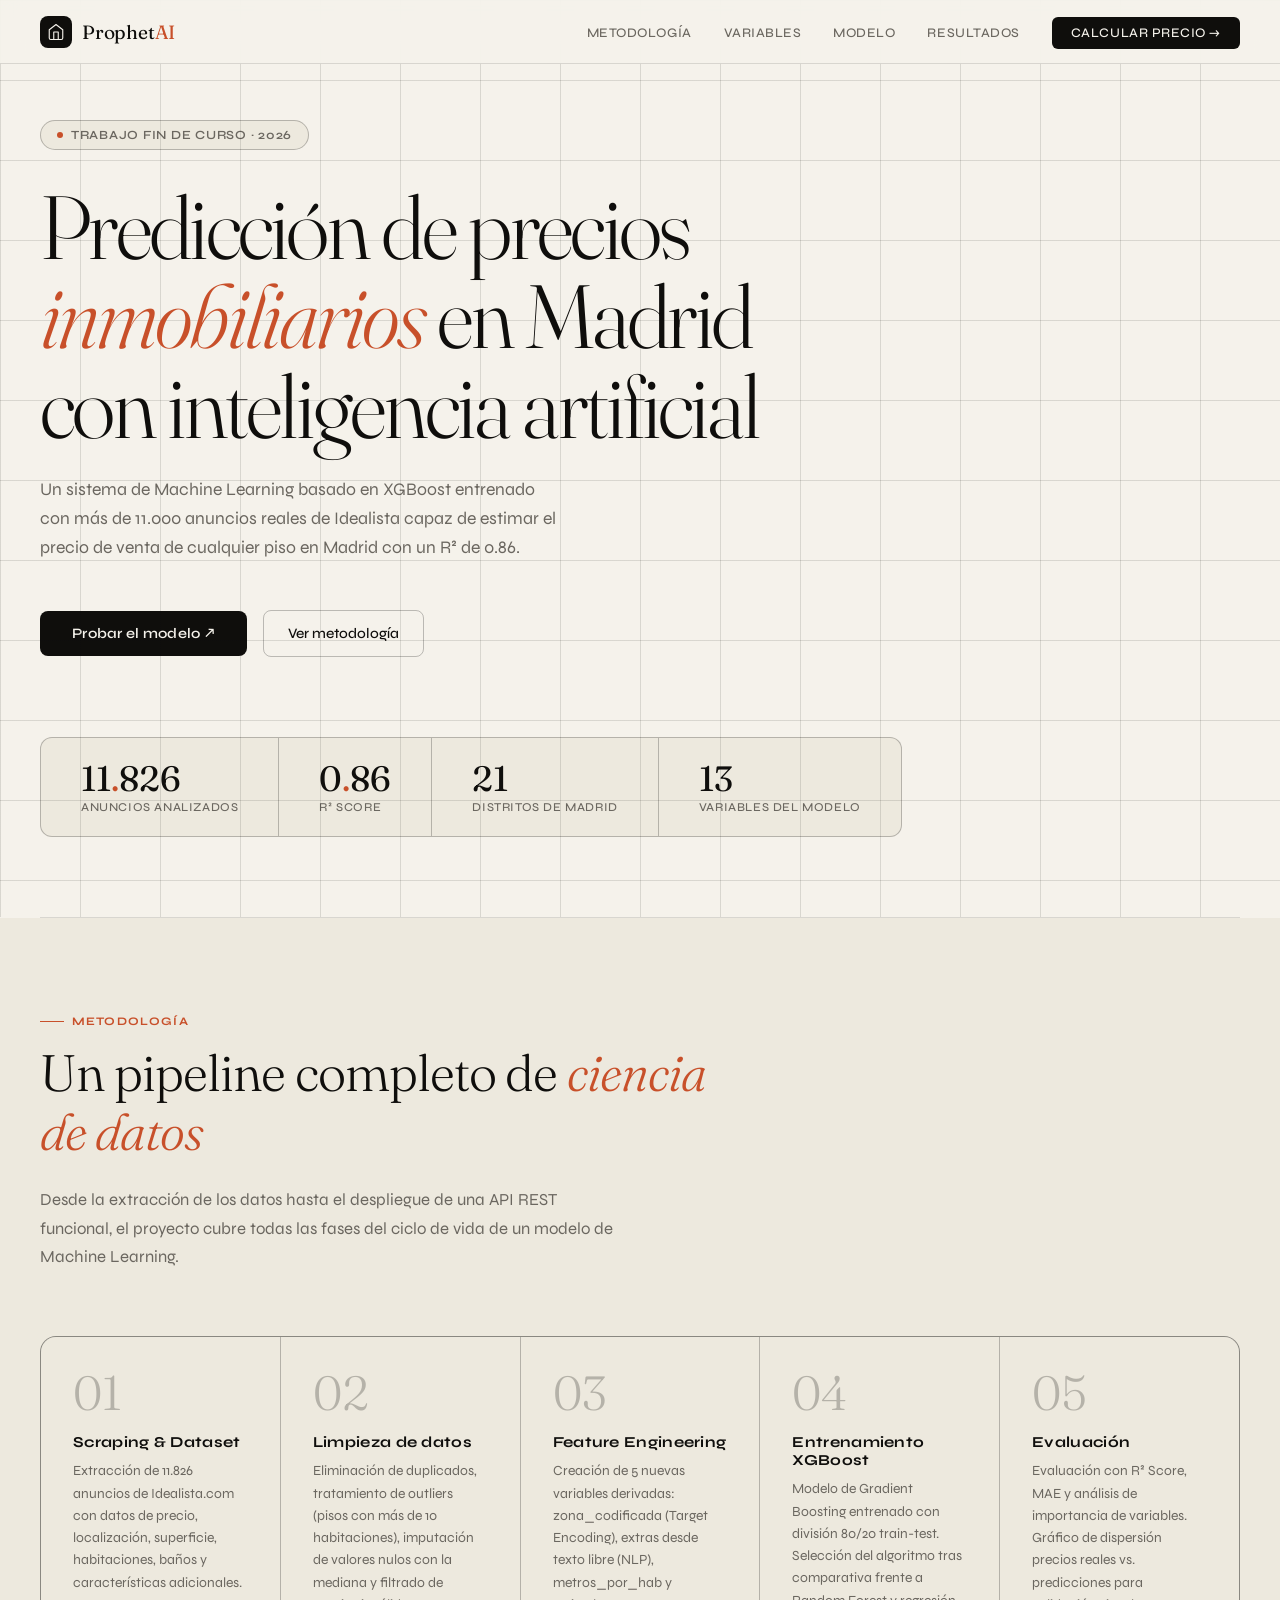
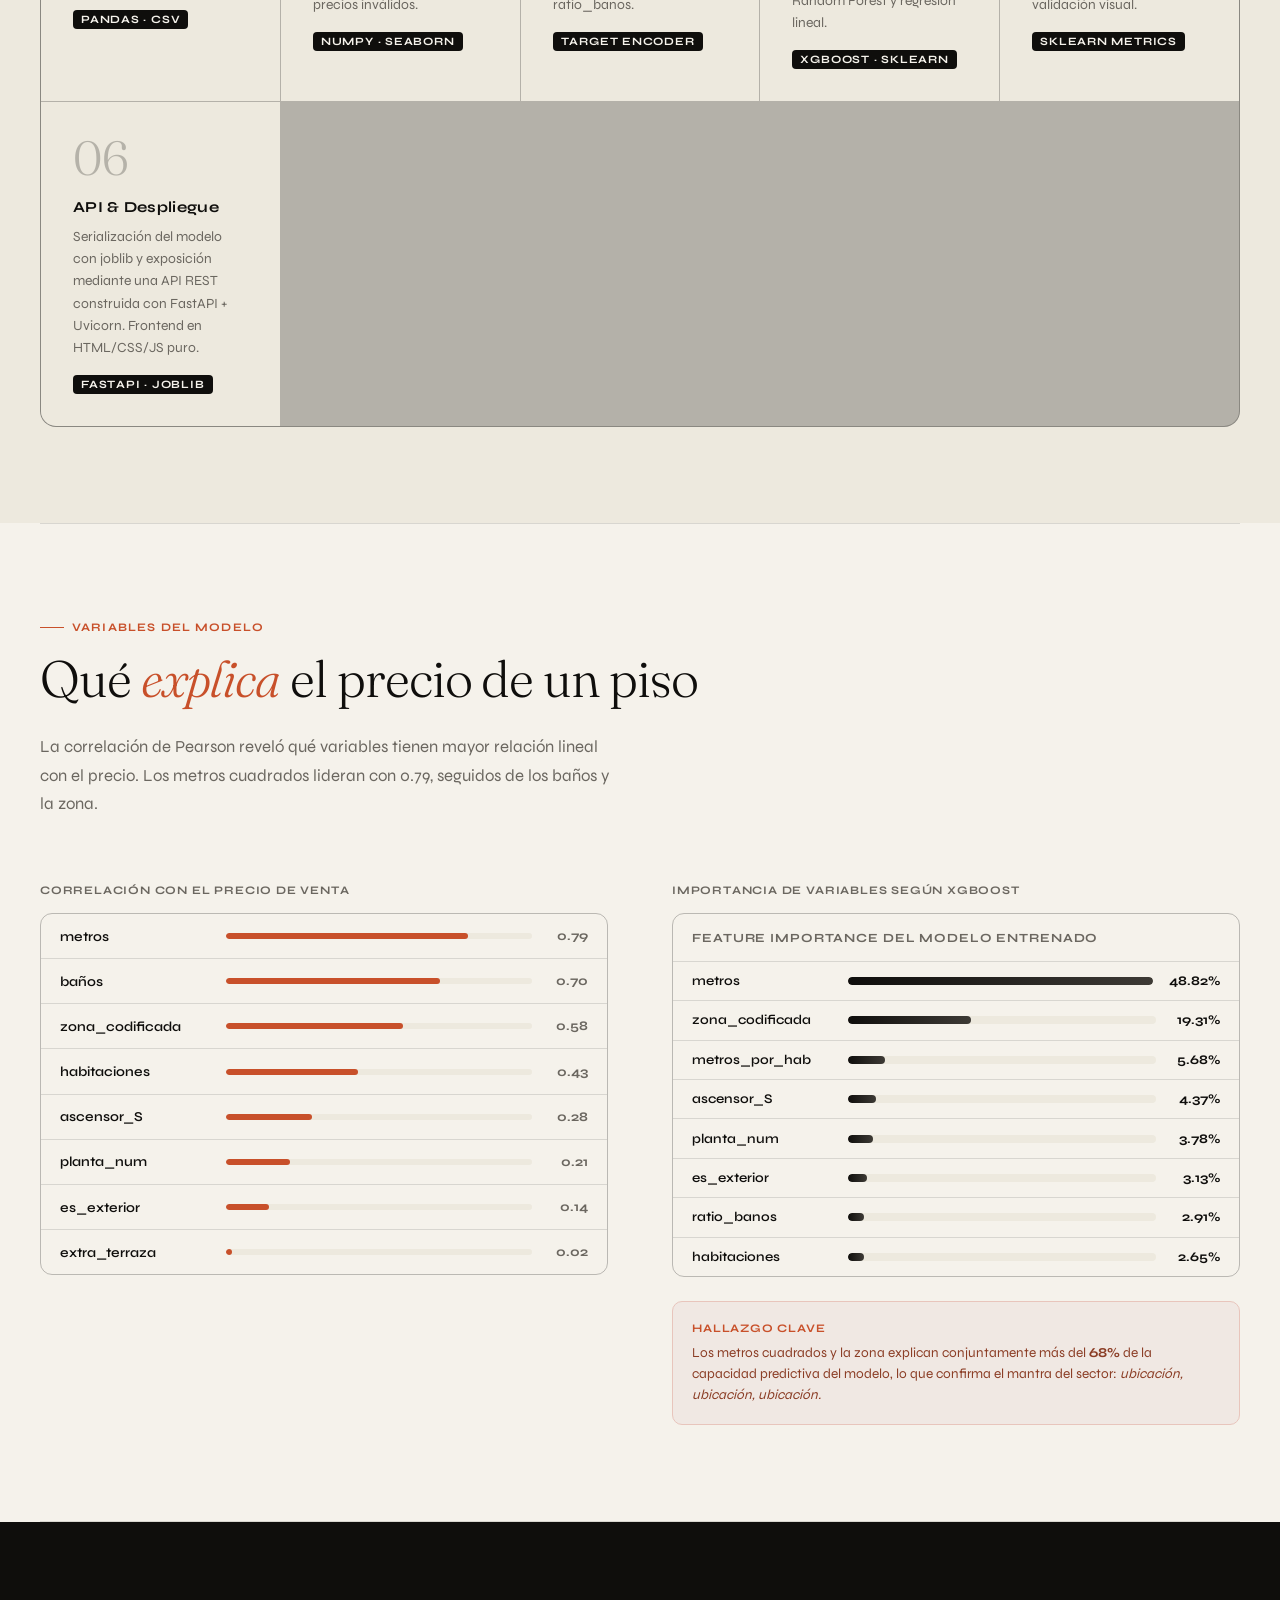
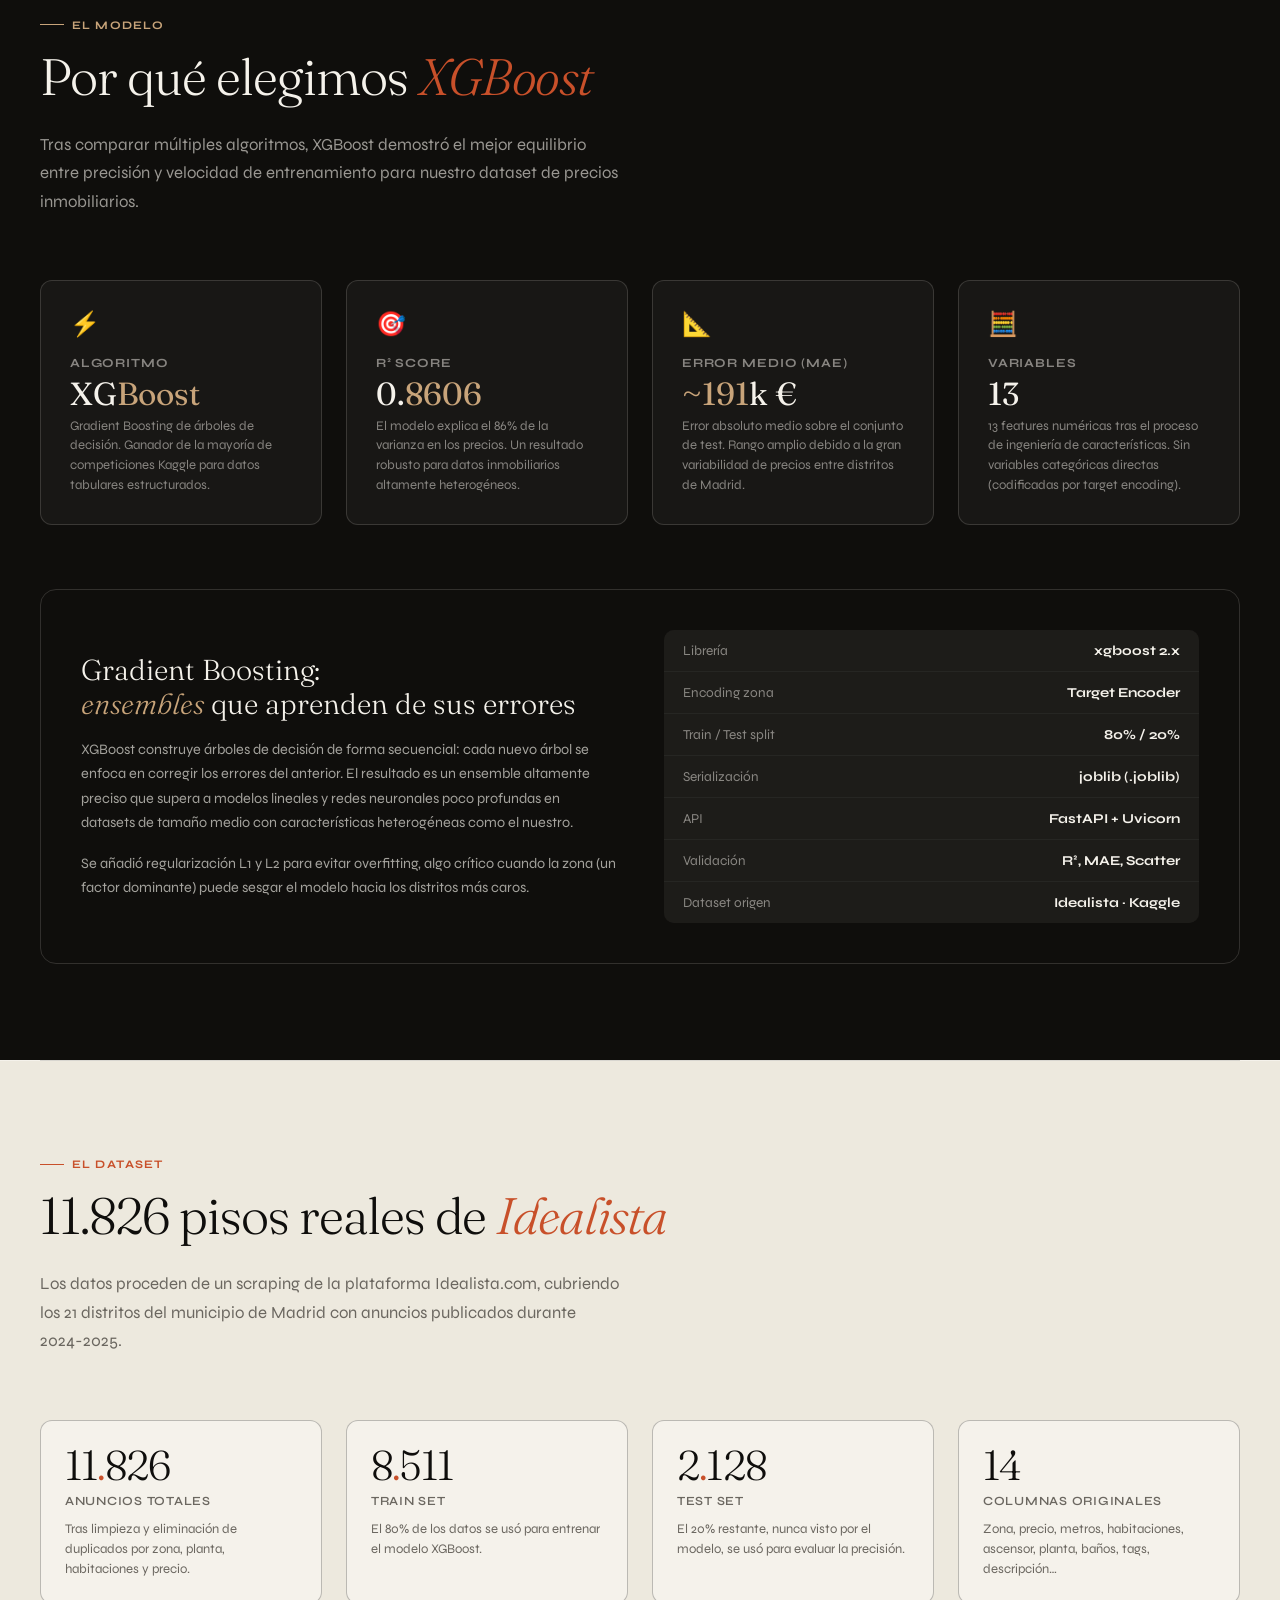
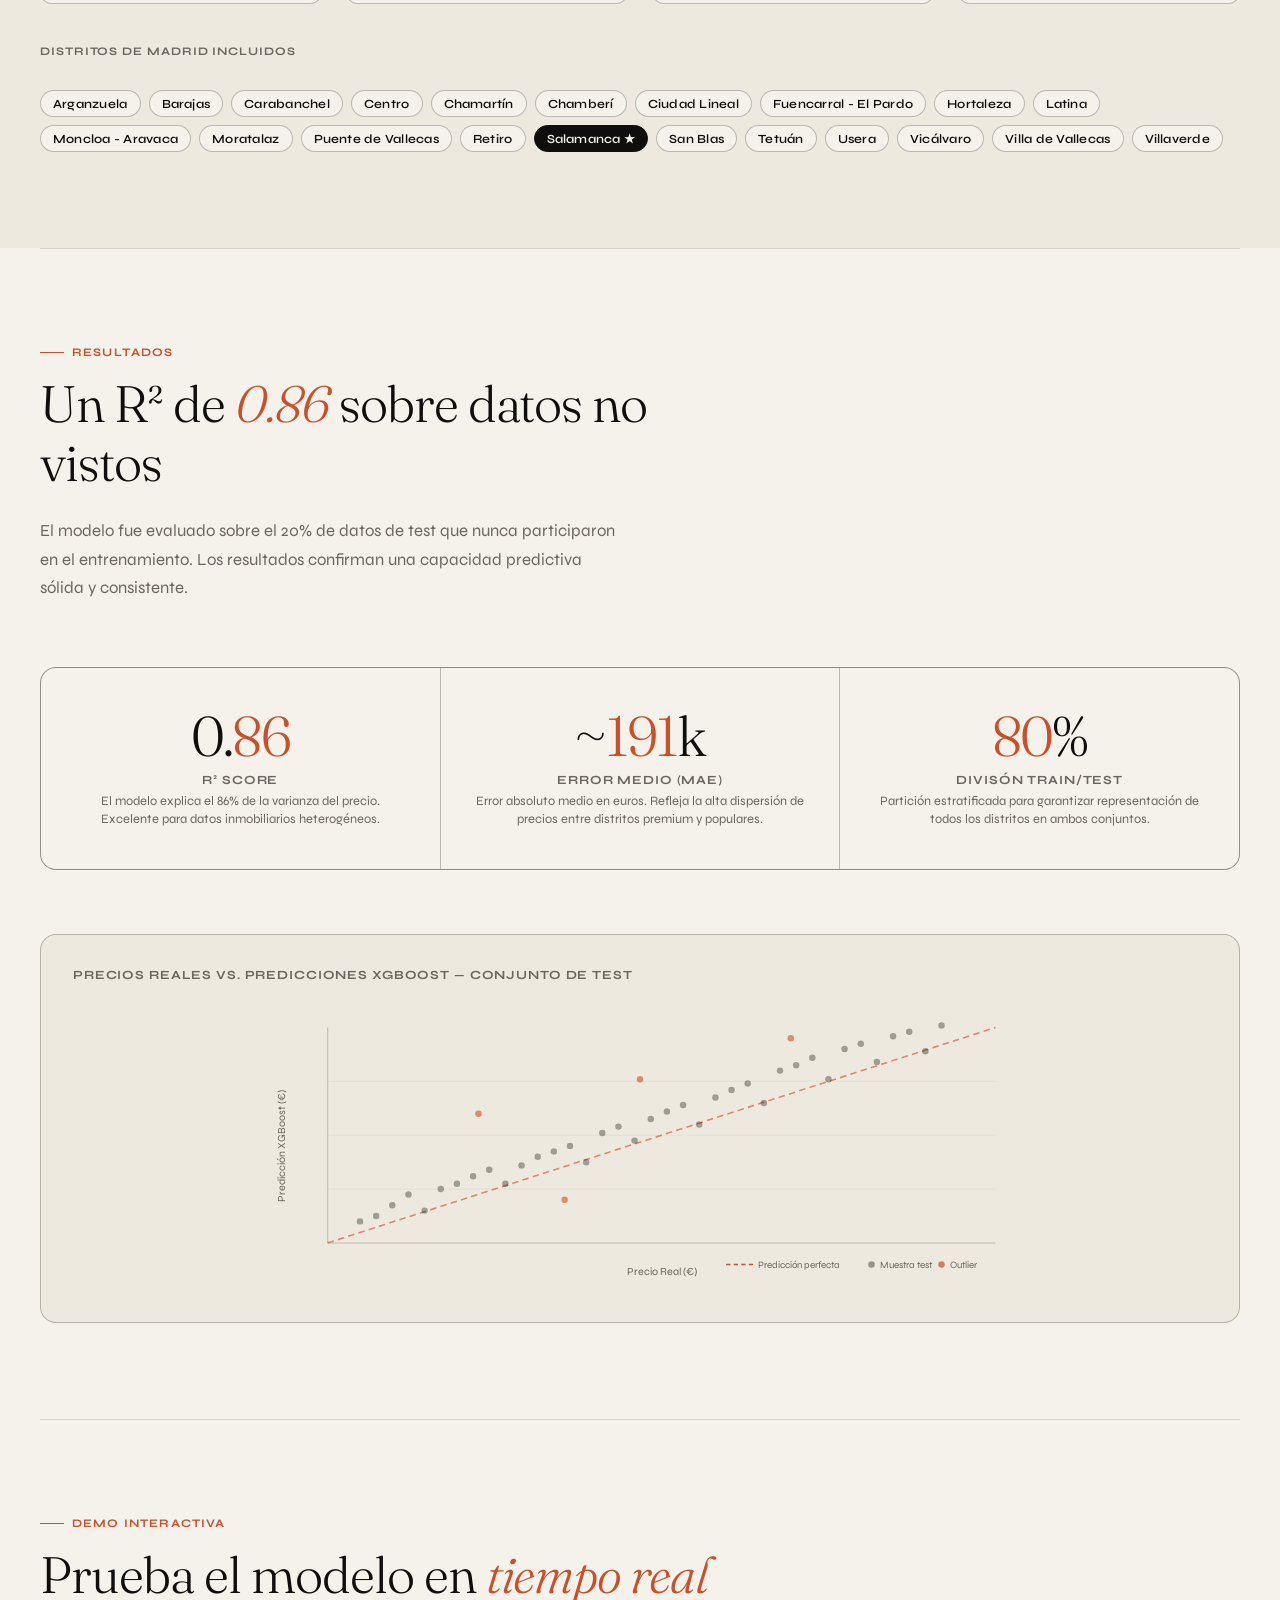
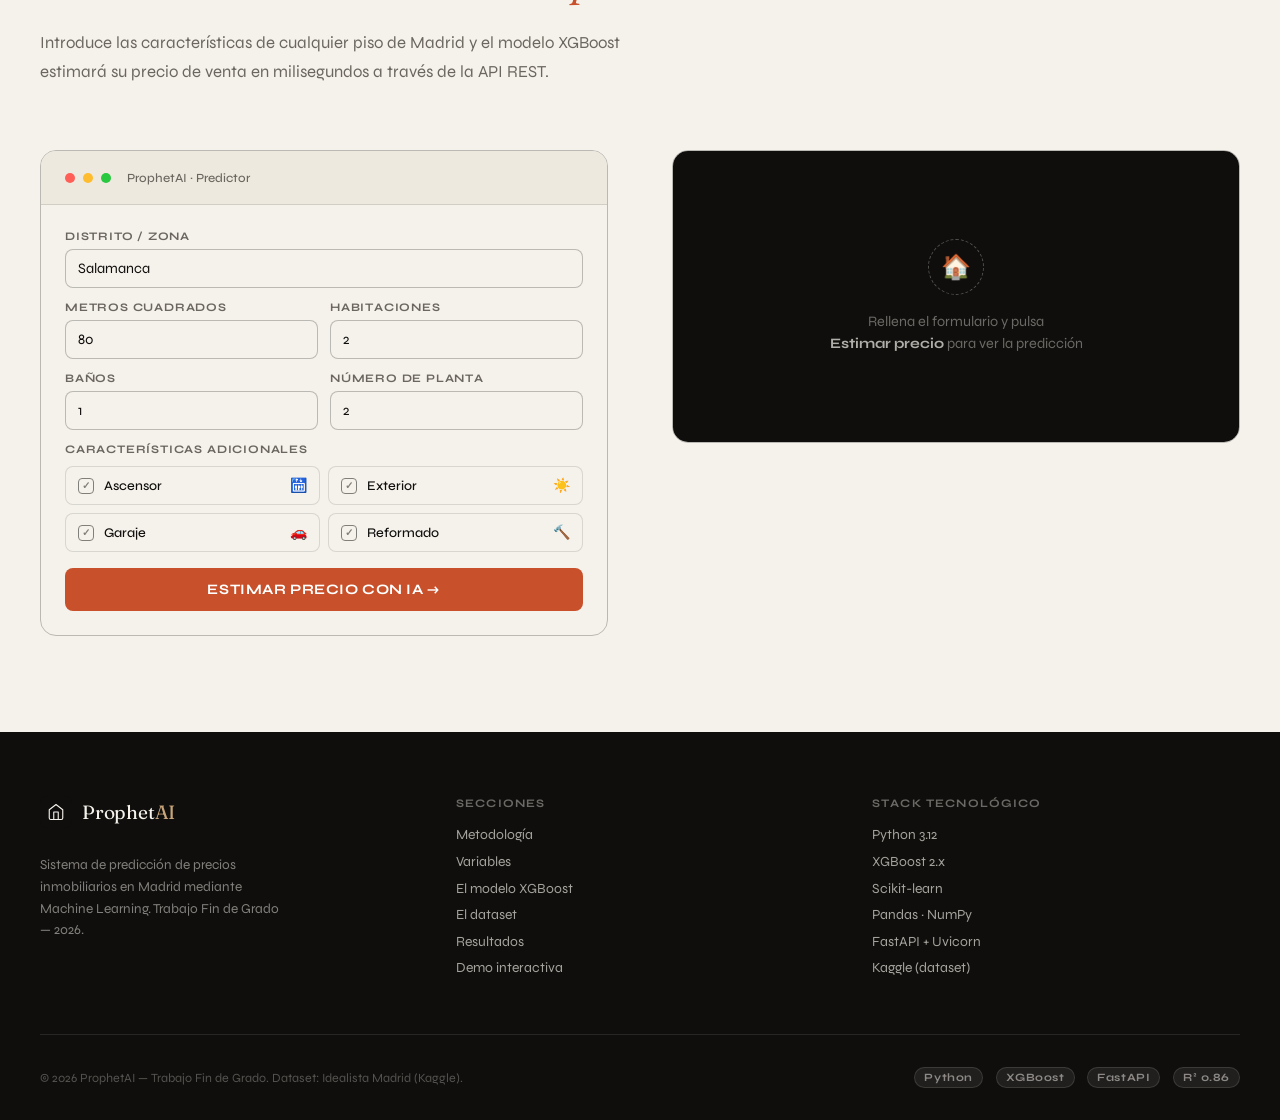
==== commit f6368692: "posible version 1.01" ====
--- a/frontend/index.html
+++ b/frontend/index.html
@@ -12,7 +12,7 @@
     rel="stylesheet">
   <link rel="stylesheet" href="style.css">
   <link href="https://fonts.googleapis.com/css2?family=Fraunces:ital,opsz,wght@0,9..144,300;0,9..144,400;0,9..144,700;1,9..144,300&family=Syne:wght@400;500;600;700;800&display=swap" rel="stylesheet">
-  <script src="script.js"></script>
+  
 </head>
 
 <body>
@@ -720,7 +720,7 @@
     </div>
   </footer>
 
- 
+ <script src="script.js"></script>
 </body>
 
 </html>
